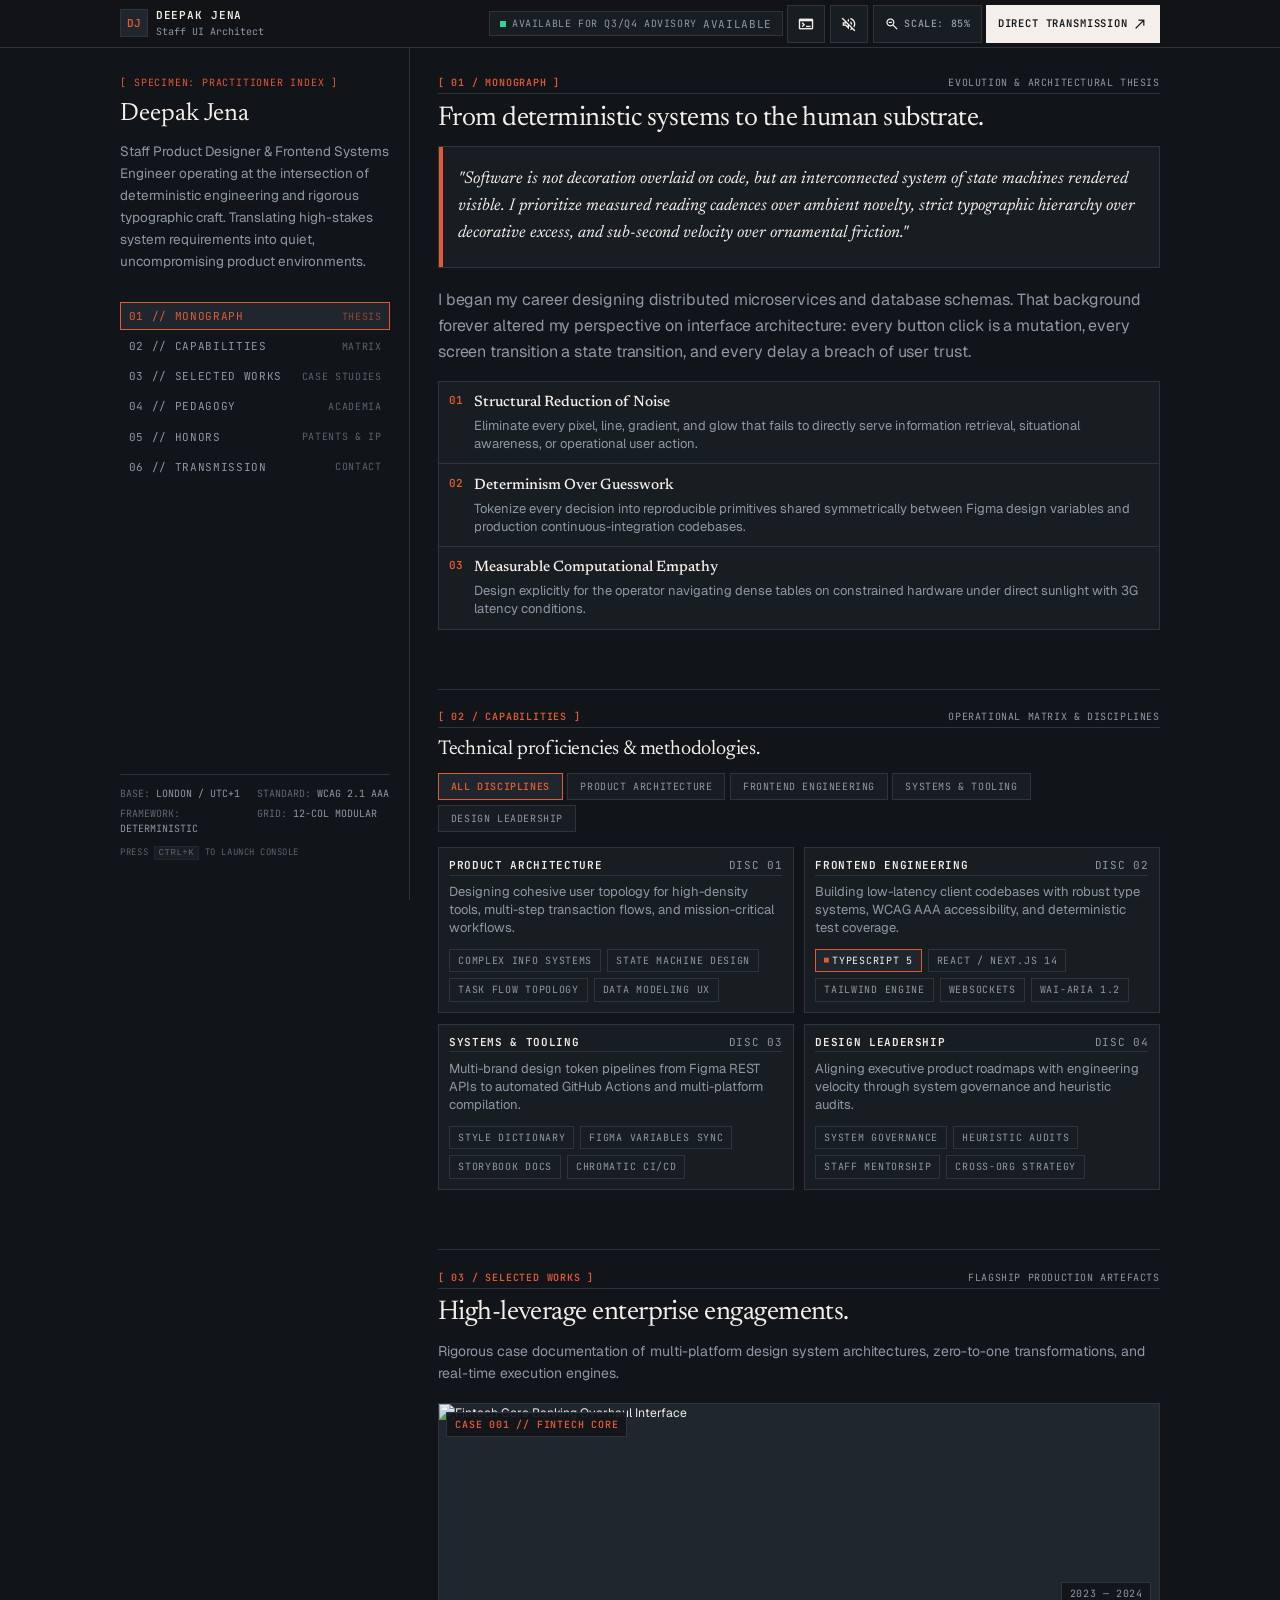
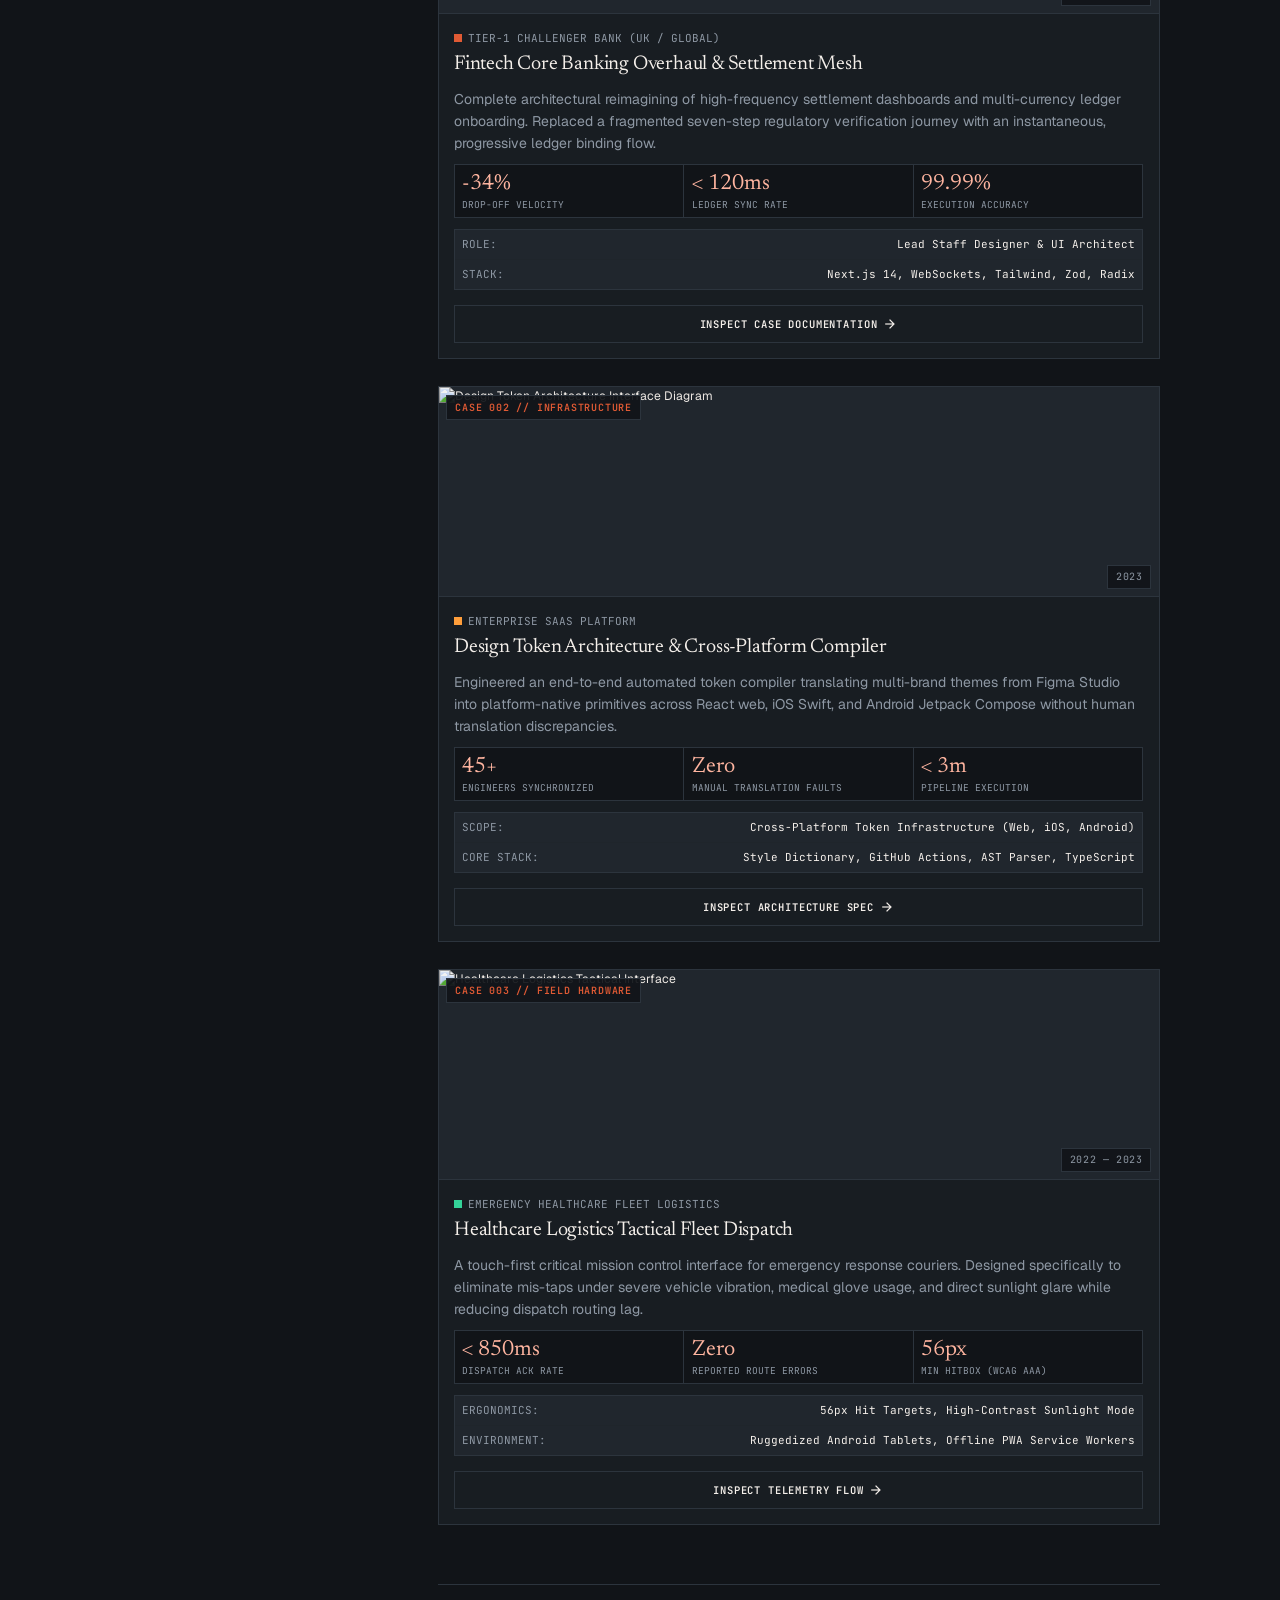
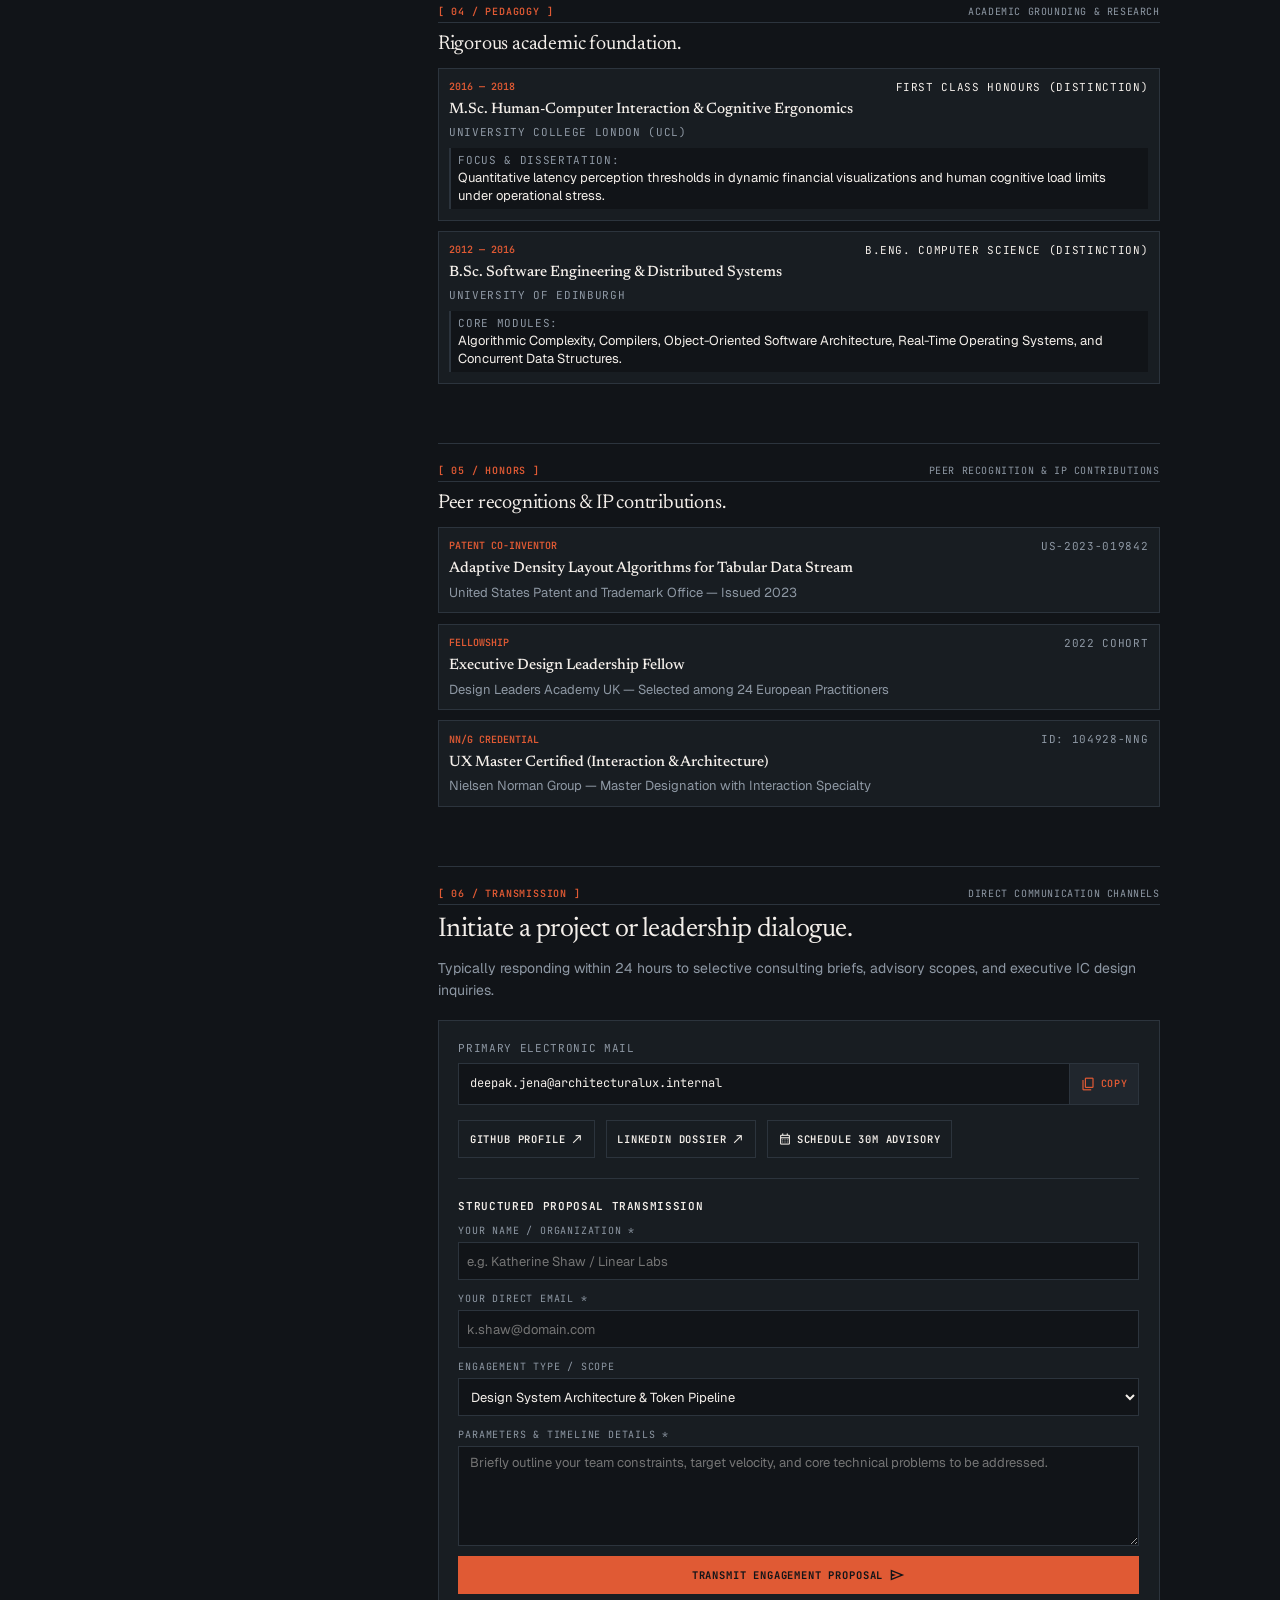
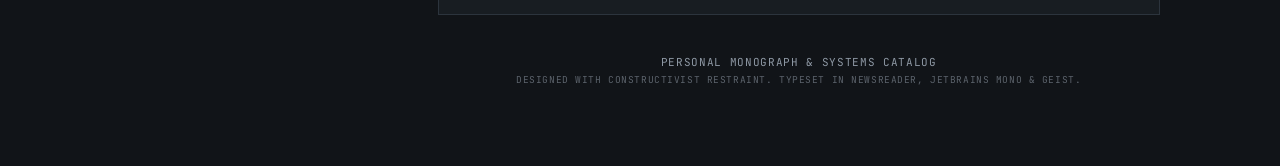
==== stitch_personal_portfolio_website_interface/code.html @ 505ca35e "Initial commit: Personal portfolio and systems engineering website" ====
<!DOCTYPE html>
<html lang="en">
<head>
  <meta charset="UTF-8">
  <meta name="viewport" content="width=device-width, initial-scale=1.0, maximum-scale=5.0">
  <title>Deepak Jena — Staff UI Architect & Systems Engineer</title>
  <meta name="description" content="Senior Product Designer and Frontend Systems Engineer crafting deterministic digital interfaces, design token infrastructure, and mission-critical enterprise systems.">
  <meta name="theme-color" content="#111418">
  
  <!-- Open Graph / Meta -->
  <meta property="og:type" content="website">
  <meta property="og:title" content="Deepak Jena — Staff UI Architect & Systems Engineer">
  <meta property="og:description" content="Architectural portfolio and engineering monographs. High-contrast typography, strict layout discipline, sub-120ms velocity.">
  
  <link rel="stylesheet" href="../styles.css">
  <link rel="stylesheet" href="styles.css">
</head>
<body>

  <!-- ========================================================================
       TOP UTILITY HEADER
       ======================================================================== -->
  <header class="site-header" id="topHeader">
    <div class="header-container">
      <div class="brand-mark">
        <div class="brand-monogram">DJ</div>
        <div class="brand-title">
          <span class="title-primary">Deepak Jena</span>
          <span class="title-secondary">Staff UI Architect</span>
        </div>
      </div>

      <div class="header-actions">
        <!-- Live Status Beacon -->
        <div class="status-beacon">
          <span class="status-dot"></span>
          <span class="btn-text-hide">Available for Q3/Q4 Advisory</span>
          <span class="mono-spec min-[640px]:hidden">Available</span>
        </div>

        <!-- Command Palette Trigger -->
        <button class="btn btn-secondary btn-icon-only" id="cmdToggleBtn" title="Open Command Palette (Ctrl+K)" aria-label="Open Command Palette">
          <span class="material-symbols-outlined" style="font-size: 18px;">terminal</span>
        </button>

        <!-- Tactile Audio Toggle -->
        <button class="btn btn-secondary btn-icon-only" id="soundToggleBtn" title="Toggle Tactile Mechanical Sound" aria-label="Toggle Sound Feedback">
          <span class="material-symbols-outlined" style="font-size: 18px;">volume_off</span>
        </button>

        <!-- Scale / Density Toggle -->
        <button class="btn btn-secondary" id="densityToggleBtn" title="Toggle Page Scale: Standard (100%), Compact (85%), Dense (75%)" aria-label="Toggle Page Scale">
          <span class="material-symbols-outlined" style="font-size: 16px;">zoom_out</span>
          <span id="densityLabel" class="mono-spec" style="font-size: 10px;">Scale: 85%</span>
        </button>

        <!-- Direct Contact Button -->
        <a href="#contact" class="btn btn-primary btn-text-hide">
          <span>Direct Transmission</span>
          <span class="material-symbols-outlined" style="font-size: 16px;">north_east</span>
        </a>
      </div>
    </div>
  </header>

  <!-- ========================================================================
       MAIN APPLICATION LAYOUT (12-Column Grid Split)
       ======================================================================== -->
  <div class="site-layout">

    <!-- ----------------------------------------------------------------------
         LEFT STICKY BIOGRAPHICAL & NAVIGATION RAIL (4 Columns)
         ---------------------------------------------------------------------- -->
    <aside class="sidebar-rail">
      <div class="identity-block">
        <span class="role-badge">[ Specimen: Practitioner Index ]</span>
        <h1 class="practitioner-name">Deepak Jena</h1>
        <p class="practitioner-bio">
          Staff Product Designer &amp; Frontend Systems Engineer operating at the intersection of deterministic engineering and rigorous typographic craft. Translating high-stakes system requirements into quiet, uncompromising product environments.
        </p>

        <!-- Navigation Ledger -->
        <nav class="index-nav" aria-label="Primary Site Navigation">
          <a href="#monograph" class="nav-item active">
            <span>01 // Monograph</span>
            <span class="nav-num">Thesis</span>
          </a>
          <a href="#skills" class="nav-item">
            <span>02 // Capabilities</span>
            <span class="nav-num">Matrix</span>
          </a>
          <a href="#projects" class="nav-item">
            <span>03 // Selected Works</span>
            <span class="nav-num">Case Studies</span>
          </a>
          <a href="#education" class="nav-item">
            <span>04 // Pedagogy</span>
            <span class="nav-num">Academia</span>
          </a>
          <a href="#achievements" class="nav-item">
            <span>05 // Honors</span>
            <span class="nav-num">Patents &amp; IP</span>
          </a>
          <a href="#contact" class="nav-item">
            <span>06 // Transmission</span>
            <span class="nav-num">Contact</span>
          </a>
        </nav>
      </div>

      <!-- System Coordinates & Telemetry -->
      <div class="sidebar-footer">
        <div class="system-telemetry">
          <div class="telemetry-row">
            <span>Base:</span> <span>London / UTC+1</span>
          </div>
          <div class="telemetry-row">
            <span>Standard:</span> <span>WCAG 2.1 AAA</span>
          </div>
          <div class="telemetry-row">
            <span>Framework:</span> <span>Deterministic</span>
          </div>
          <div class="telemetry-row">
            <span>Grid:</span> <span>12-Col Modular</span>
          </div>
        </div>
        <div class="mono-spec" style="font-size: 9px; opacity: 0.6; margin-top: 4px;">
          Press <kbd style="background: #20262d; padding: 1px 4px; border: 1px solid #2c343d;">Ctrl+K</kbd> to launch console
        </div>
      </div>
    </aside>

    <!-- ----------------------------------------------------------------------
         RIGHT CONTENT STREAM (8 Columns)
         ---------------------------------------------------------------------- -->
    <main class="content-stream">

      <!-- SECTION 01: MONOGRAPH & THESIS -->
      <section class="content-section" id="monograph">
        <div class="section-ledger-header">
          <span class="index-marker">[ 01 / Monograph ]</span>
          <span class="taxonomy-marker">Evolution &amp; Architectural Thesis</span>
        </div>

        <h2 class="headline-xl section-headline">From deterministic systems to the human substrate.</h2>

        <div class="hero-statement">
          <p>
            "Software is not decoration overlaid on code, but an interconnected system of state machines rendered visible. I prioritize measured reading cadences over ambient novelty, strict typographic hierarchy over decorative excess, and sub-second velocity over ornamental friction."
          </p>
        </div>

        <div class="body-lg" style="margin-bottom: var(--space-md);">
          I began my career designing distributed microservices and database schemas. That background forever altered my perspective on interface architecture: every button click is a mutation, every screen transition a state transition, and every delay a breach of user trust.
        </div>

        <!-- Tripartite Architectural Principles -->
        <div class="principles-matrix">
          <div class="principle-cell">
            <span class="principle-index">01</span>
            <div>
              <h3 class="headline-sm text-ivory" style="margin-bottom: 4px;">Structural Reduction of Noise</h3>
              <p class="body-sm">
                Eliminate every pixel, line, gradient, and glow that fails to directly serve information retrieval, situational awareness, or operational user action.
              </p>
            </div>
          </div>
          <div class="principle-cell">
            <span class="principle-index">02</span>
            <div>
              <h3 class="headline-sm text-ivory" style="margin-bottom: 4px;">Determinism Over Guesswork</h3>
              <p class="body-sm">
                Tokenize every decision into reproducible primitives shared symmetrically between Figma design variables and production continuous-integration codebases.
              </p>
            </div>
          </div>
          <div class="principle-cell">
            <span class="principle-index">03</span>
            <div>
              <h3 class="headline-sm text-ivory" style="margin-bottom: 4px;">Measurable Computational Empathy</h3>
              <p class="body-sm">
                Design explicitly for the operator navigating dense tables on constrained hardware under direct sunlight with 3G latency conditions.
              </p>
            </div>
          </div>
        </div>
      </section>

      <hr class="hairline-separator">

      <!-- SECTION 02: CAPABILITIES MATRIX -->
      <section class="content-section" id="skills">
        <div class="section-ledger-header">
          <span class="index-marker">[ 02 / Capabilities ]</span>
          <span class="taxonomy-marker">Operational Matrix &amp; Disciplines</span>
        </div>

        <h2 class="headline-lg section-headline">Technical proficiencies &amp; methodologies.</h2>

        <!-- Interactive Discipline Filter -->
        <div class="filter-bar" role="toolbar" aria-label="Filter Capabilities">
          <button class="filter-btn active" data-filter="all">All Disciplines</button>
          <button class="filter-btn" data-filter="arch">Product Architecture</button>
          <button class="filter-btn" data-filter="frontend">Frontend Engineering</button>
          <button class="filter-btn" data-filter="systems">Systems &amp; Tooling</button>
          <button class="filter-btn" data-filter="leadership">Design Leadership</button>
        </div>

        <!-- Capability Cards Grid -->
        <div class="capabilities-grid">
          <!-- Card 1 -->
          <div class="capability-card" data-discipline="arch">
            <div>
              <div class="capability-header">
                <span class="mono-spec text-ivory" style="font-weight: 600;">Product Architecture</span>
                <span class="mono-spec">DISC 01</span>
              </div>
              <p class="body-sm" style="margin-bottom: var(--space-sm);">
                Designing cohesive user topology for high-density tools, multi-step transaction flows, and mission-critical workflows.
              </p>
            </div>
            <div class="capability-chips">
              <span class="mono-tag">Complex Info Systems</span>
              <span class="mono-tag">State Machine Design</span>
              <span class="mono-tag">Task Flow Topology</span>
              <span class="mono-tag">Data Modeling UX</span>
            </div>
          </div>

          <!-- Card 2 -->
          <div class="capability-card" data-discipline="frontend">
            <div>
              <div class="capability-header">
                <span class="mono-spec text-ivory" style="font-weight: 600;">Frontend Engineering</span>
                <span class="mono-spec">DISC 02</span>
              </div>
              <p class="body-sm" style="margin-bottom: var(--space-sm);">
                Building low-latency client codebases with robust type systems, WCAG AAA accessibility, and deterministic test coverage.
              </p>
            </div>
            <div class="capability-chips">
              <span class="mono-tag active">TypeScript 5</span>
              <span class="mono-tag">React / Next.js 14</span>
              <span class="mono-tag">Tailwind Engine</span>
              <span class="mono-tag">WebSockets</span>
              <span class="mono-tag">WAI-ARIA 1.2</span>
            </div>
          </div>

          <!-- Card 3 -->
          <div class="capability-card" data-discipline="systems">
            <div>
              <div class="capability-header">
                <span class="mono-spec text-ivory" style="font-weight: 600;">Systems &amp; Tooling</span>
                <span class="mono-spec">DISC 03</span>
              </div>
              <p class="body-sm" style="margin-bottom: var(--space-sm);">
                Multi-brand design token pipelines from Figma REST APIs to automated GitHub Actions and multi-platform compilation.
              </p>
            </div>
            <div class="capability-chips">
              <span class="mono-tag">Style Dictionary</span>
              <span class="mono-tag">Figma Variables Sync</span>
              <span class="mono-tag">Storybook Docs</span>
              <span class="mono-tag">Chromatic CI/CD</span>
            </div>
          </div>

          <!-- Card 4 -->
          <div class="capability-card" data-discipline="leadership">
            <div>
              <div class="capability-header">
                <span class="mono-spec text-ivory" style="font-weight: 600;">Design Leadership</span>
                <span class="mono-spec">DISC 04</span>
              </div>
              <p class="body-sm" style="margin-bottom: var(--space-sm);">
                Aligning executive product roadmaps with engineering velocity through system governance and heuristic audits.
              </p>
            </div>
            <div class="capability-chips">
              <span class="mono-tag">System Governance</span>
              <span class="mono-tag">Heuristic Audits</span>
              <span class="mono-tag">Staff Mentorship</span>
              <span class="mono-tag">Cross-Org Strategy</span>
            </div>
          </div>
        </div>
      </section>

      <hr class="hairline-separator">

      <!-- SECTION 03: SELECTED WORKS / CASE STUDIES -->
      <section class="content-section" id="projects">
        <div class="section-ledger-header">
          <span class="index-marker">[ 03 / Selected Works ]</span>
          <span class="taxonomy-marker">Flagship Production Artefacts</span>
        </div>

        <h2 class="headline-xl section-headline">High-leverage enterprise engagements.</h2>
        <p class="body-md" style="margin-bottom: var(--space-xl);">
          Rigorous case documentation of multi-platform design system architectures, zero-to-one transformations, and real-time execution engines.
        </p>

        <div class="projects-container">

          <!-- PROJECT 1: FINTECH CORE -->
          <article class="project-card">
            <div class="project-visual-viewport">
              <img src="https://lh3.googleusercontent.com/aida-public/[base64]" alt="Fintech Core Banking Overhaul Interface" loading="lazy">
              <div class="badge-overlay-top-left">CASE 001 // FINTECH CORE</div>
              <div class="badge-overlay-bottom-right mono-spec">2023 — 2024</div>
            </div>

            <div class="project-content">
              <div class="project-title-row">
                <div class="project-org">
                  <span class="project-org-square"></span>
                  <span>Tier-1 Challenger Bank (UK / Global)</span>
                </div>
                <h3 class="headline-lg text-ivory">Fintech Core Banking Overhaul &amp; Settlement Mesh</h3>
              </div>

              <p class="body-md">
                Complete architectural reimagining of high-frequency settlement dashboards and multi-currency ledger onboarding. Replaced a fragmented seven-step regulatory verification journey with an instantaneous, progressive ledger binding flow.
              </p>

              <!-- Metrics Specimen Strip -->
              <div class="metrics-strip">
                <div class="metric-item">
                  <span class="metric-val">-34%</span>
                  <span class="metric-label">Drop-off Velocity</span>
                </div>
                <div class="metric-item">
                  <span class="metric-val">&lt; 120ms</span>
                  <span class="metric-label">Ledger Sync Rate</span>
                </div>
                <div class="metric-item">
                  <span class="metric-val">99.99%</span>
                  <span class="metric-label">Execution Accuracy</span>
                </div>
              </div>

              <!-- Metadata Spec Ledger -->
              <div class="spec-ledger-table">
                <div class="spec-ledger-row">
                  <span>Role:</span>
                  <span>Lead Staff Designer &amp; UI Architect</span>
                </div>
                <div class="spec-ledger-row">
                  <span>Stack:</span>
                  <span>Next.js 14, WebSockets, Tailwind, Zod, Radix</span>
                </div>
              </div>

              <div class="project-action-bar">
                <button class="btn btn-secondary" data-inspect-case="case-001" style="flex: 1;">
                  <span>Inspect Case Documentation</span>
                  <span class="material-symbols-outlined" style="font-size: 16px;">arrow_forward</span>
                </button>
              </div>
            </div>
          </article>

          <!-- PROJECT 2: DESIGN TOKEN ARCHITECTURE -->
          <article class="project-card">
            <div class="project-visual-viewport">
              <img src="https://lh3.googleusercontent.com/aida-public/[base64]" alt="Design Token Architecture Interface Diagram" loading="lazy">
              <div class="badge-overlay-top-left">CASE 002 // INFRASTRUCTURE</div>
              <div class="badge-overlay-bottom-right mono-spec">2023</div>
            </div>

            <div class="project-content">
              <div class="project-title-row">
                <div class="project-org">
                  <span class="project-org-square" style="background-color: var(--color-amber);"></span>
                  <span>Enterprise SaaS Platform</span>
                </div>
                <h3 class="headline-lg text-ivory">Design Token Architecture &amp; Cross-Platform Compiler</h3>
              </div>

              <p class="body-md">
                Engineered an end-to-end automated token compiler translating multi-brand themes from Figma Studio into platform-native primitives across React web, iOS Swift, and Android Jetpack Compose without human translation discrepancies.
              </p>

              <!-- Metrics Specimen Strip -->
              <div class="metrics-strip">
                <div class="metric-item">
                  <span class="metric-val">45+</span>
                  <span class="metric-label">Engineers Synchronized</span>
                </div>
                <div class="metric-item">
                  <span class="metric-val">Zero</span>
                  <span class="metric-label">Manual Translation Faults</span>
                </div>
                <div class="metric-item">
                  <span class="metric-val">&lt; 3m</span>
                  <span class="metric-label">Pipeline Execution</span>
                </div>
              </div>

              <!-- Metadata Spec Ledger -->
              <div class="spec-ledger-table">
                <div class="spec-ledger-row">
                  <span>Scope:</span>
                  <span>Cross-Platform Token Infrastructure (Web, iOS, Android)</span>
                </div>
                <div class="spec-ledger-row">
                  <span>Core Stack:</span>
                  <span>Style Dictionary, GitHub Actions, AST Parser, TypeScript</span>
                </div>
              </div>

              <div class="project-action-bar">
                <button class="btn btn-secondary" data-inspect-case="case-002" style="flex: 1;">
                  <span>Inspect Architecture Spec</span>
                  <span class="material-symbols-outlined" style="font-size: 16px;">arrow_forward</span>
                </button>
              </div>
            </div>
          </article>

          <!-- PROJECT 3: HEALTHCARE LOGISTICS FLEET DISPATCH -->
          <article class="project-card">
            <div class="project-visual-viewport">
              <img src="https://lh3.googleusercontent.com/aida-public/[base64]" alt="Healthcare Logistics Tactical Interface" loading="lazy">
              <div class="badge-overlay-top-left">CASE 003 // FIELD HARDWARE</div>
              <div class="badge-overlay-bottom-right mono-spec">2022 — 2023</div>
            </div>

            <div class="project-content">
              <div class="project-title-row">
                <div class="project-org">
                  <span class="project-org-square" style="background-color: var(--color-emerald);"></span>
                  <span>Emergency Healthcare Fleet Logistics</span>
                </div>
                <h3 class="headline-lg text-ivory">Healthcare Logistics Tactical Fleet Dispatch</h3>
              </div>

              <p class="body-md">
                A touch-first critical mission control interface for emergency response couriers. Designed specifically to eliminate mis-taps under severe vehicle vibration, medical glove usage, and direct sunlight glare while reducing dispatch routing lag.
              </p>

              <!-- Metrics Specimen Strip -->
              <div class="metrics-strip">
                <div class="metric-item">
                  <span class="metric-val">&lt; 850ms</span>
                  <span class="metric-label">Dispatch Ack Rate</span>
                </div>
                <div class="metric-item">
                  <span class="metric-val">Zero</span>
                  <span class="metric-label">Reported Route Errors</span>
                </div>
                <div class="metric-item">
                  <span class="metric-val">56px</span>
                  <span class="metric-label">Min Hitbox (WCAG AAA)</span>
                </div>
              </div>

              <!-- Metadata Spec Ledger -->
              <div class="spec-ledger-table">
                <div class="spec-ledger-row">
                  <span>Ergonomics:</span>
                  <span>56px Hit Targets, High-Contrast Sunlight Mode</span>
                </div>
                <div class="spec-ledger-row">
                  <span>Environment:</span>
                  <span>Ruggedized Android Tablets, Offline PWA Service Workers</span>
                </div>
              </div>

              <div class="project-action-bar">
                <button class="btn btn-secondary" data-inspect-case="case-003" style="flex: 1;">
                  <span>Inspect Telemetry Flow</span>
                  <span class="material-symbols-outlined" style="font-size: 16px;">arrow_forward</span>
                </button>
              </div>
            </div>
          </article>

        </div>
      </section>

      <hr class="hairline-separator">

      <!-- SECTION 04: ACADEMIC FOUNDATION & PEDAGOGY -->
      <section class="content-section" id="education">
        <div class="section-ledger-header">
          <span class="index-marker">[ 04 / Pedagogy ]</span>
          <span class="taxonomy-marker">Academic Grounding &amp; Research</span>
        </div>

        <h2 class="headline-lg section-headline">Rigorous academic foundation.</h2>

        <div class="timeline-stack">
          <!-- Degree 1 -->
          <div class="timeline-card">
            <div class="card-topline">
              <span class="year-badge">2016 — 2018</span>
              <span class="mono-spec text-ivory">First Class Honours (Distinction)</span>
            </div>
            <h3 class="headline-sm text-ivory">M.Sc. Human-Computer Interaction &amp; Cognitive Ergonomics</h3>
            <span class="mono-spec">University College London (UCL)</span>
            <div class="dissertation-box">
              <span class="mono-spec" style="display: block; margin-bottom: 2px;">Focus &amp; Dissertation:</span>
              <p class="body-sm text-ivory">
                Quantitative latency perception thresholds in dynamic financial visualizations and human cognitive load limits under operational stress.
              </p>
            </div>
          </div>

          <!-- Degree 2 -->
          <div class="timeline-card">
            <div class="card-topline">
              <span class="year-badge">2012 — 2016</span>
              <span class="mono-spec text-ivory">B.Eng. Computer Science (Distinction)</span>
            </div>
            <h3 class="headline-sm text-ivory">B.Sc. Software Engineering &amp; Distributed Systems</h3>
            <span class="mono-spec">University of Edinburgh</span>
            <div class="dissertation-box">
              <span class="mono-spec" style="display: block; margin-bottom: 2px;">Core Modules:</span>
              <p class="body-sm text-ivory">
                Algorithmic Complexity, Compilers, Object-Oriented Software Architecture, Real-Time Operating Systems, and Concurrent Data Structures.
              </p>
            </div>
          </div>
        </div>
      </section>

      <hr class="hairline-separator">

      <!-- SECTION 05: HONORS & VERIFIED IP -->
      <section class="content-section" id="achievements">
        <div class="section-ledger-header">
          <span class="index-marker">[ 05 / Honors ]</span>
          <span class="taxonomy-marker">Peer Recognition &amp; IP Contributions</span>
        </div>

        <h2 class="headline-lg section-headline">Peer recognitions &amp; IP contributions.</h2>

        <div class="timeline-stack">
          <!-- Item 1: Patent -->
          <div class="timeline-card">
            <div class="card-topline">
              <span class="year-badge">PATENT CO-INVENTOR</span>
              <span class="mono-spec">US-2023-019842</span>
            </div>
            <h3 class="headline-sm text-ivory">Adaptive Density Layout Algorithms for Tabular Data Stream</h3>
            <span class="body-sm">United States Patent and Trademark Office — Issued 2023</span>
          </div>

          <!-- Item 2: Fellowship -->
          <div class="timeline-card">
            <div class="card-topline">
              <span class="year-badge">FELLOWSHIP</span>
              <span class="mono-spec">2022 COHORT</span>
            </div>
            <h3 class="headline-sm text-ivory">Executive Design Leadership Fellow</h3>
            <span class="body-sm">Design Leaders Academy UK — Selected among 24 European Practitioners</span>
          </div>

          <!-- Item 3: NN/g Credential -->
          <div class="timeline-card">
            <div class="card-topline">
              <span class="year-badge">NN/G CREDENTIAL</span>
              <span class="mono-spec">ID: 104928-NNG</span>
            </div>
            <h3 class="headline-sm text-ivory">UX Master Certified (Interaction &amp; Architecture)</h3>
            <span class="body-sm">Nielsen Norman Group — Master Designation with Interaction Specialty</span>
          </div>
        </div>
      </section>

      <hr class="hairline-separator">

      <!-- SECTION 06: TRANSMISSION TERMINAL (CONTACT) -->
      <section class="content-section" id="contact">
        <div class="section-ledger-header">
          <span class="index-marker">[ 06 / Transmission ]</span>
          <span class="taxonomy-marker">Direct Communication Channels</span>
        </div>

        <h2 class="headline-xl section-headline">Initiate a project or leadership dialogue.</h2>
        <p class="body-md" style="margin-bottom: var(--space-xl);">
          Typically responding within 24 hours to selective consulting briefs, advisory scopes, and executive IC design inquiries.
        </p>

        <div class="contact-module">
          <div>
            <span class="mono-spec" style="display: block; margin-bottom: 8px;">Primary Electronic Mail</span>
            <div class="email-copy-bar">
              <div class="email-display" id="emailText">deepak.jena@architecturalux.internal</div>
              <button class="copy-btn" id="copyBtn" type="button" aria-label="Copy Email to Clipboard">
                <span class="material-symbols-outlined" style="font-size: 16px;">content_copy</span>
                <span id="copyLabel">Copy</span>
              </button>
            </div>
          </div>

          <!-- Direct Channels Links -->
          <div style="display: flex; flex-wrap: wrap; gap: var(--space-md);">
            <a href="https://github.com" target="_blank" rel="noopener noreferrer" class="btn btn-secondary">
              <span>GitHub Profile</span>
              <span class="material-symbols-outlined" style="font-size: 14px;">north_east</span>
            </a>
            <a href="https://linkedin.com" target="_blank" rel="noopener noreferrer" class="btn btn-secondary">
              <span>LinkedIn Dossier</span>
              <span class="material-symbols-outlined" style="font-size: 14px;">north_east</span>
            </a>
            <a href="#contact" class="btn btn-secondary">
              <span class="material-symbols-outlined" style="font-size: 14px;">calendar_month</span>
              <span>Schedule 30m Advisory</span>
            </a>
          </div>

          <div style="height: 1px; background: var(--color-border); margin: var(--space-xs) 0;"></div>

          <!-- Structured Brief Transmission Form -->
          <form class="brief-form" id="contactForm">
            <span class="mono-spec text-ivory" style="font-weight: 600;">Structured Proposal Transmission</span>

            <div class="form-group">
              <label class="form-label" for="clientName">Your Name / Organization *</label>
              <input type="text" id="clientName" class="form-input" placeholder="e.g. Katherine Shaw / Linear Labs" required>
            </div>

            <div class="form-group">
              <label class="form-label" for="clientEmail">Your Direct Email *</label>
              <input type="email" id="clientEmail" class="form-input" placeholder="k.shaw@domain.com" required>
            </div>

            <div class="form-group">
              <label class="form-label" for="projectScope">Engagement Type / Scope</label>
              <select id="projectScope" class="form-select">
                <option value="ds">Design System Architecture &amp; Token Pipeline</option>
                <option value="banking">Complex Web Application / Financial Core</option>
                <option value="advisory">Fractional Design Leadership / Heuristic Audit</option>
                <option value="contract">Full-Cycle Staff UX/Frontend Contract</option>
              </select>
            </div>

            <div class="form-group">
              <label class="form-label" for="projectMessage">Parameters &amp; Timeline Details *</label>
              <textarea id="projectMessage" class="form-textarea" rows="4" placeholder="Briefly outline your team constraints, target velocity, and core technical problems to be addressed." required></textarea>
            </div>

            <button type="submit" class="btn btn-terracotta">
              <span>Transmit Engagement Proposal</span>
              <span class="material-symbols-outlined" style="font-size: 18px;">send</span>
            </button>

            <!-- Status Banner -->
            <div class="form-status-banner" id="formSuccess">
              <span class="material-symbols-outlined" style="color: var(--color-emerald); font-size: 18px;">check_circle</span>
              <span>Transmission recorded. A calibrated response will be dispatched within 24 hours.</span>
            </div>
          </form>
        </div>

        <!-- Colophon Note -->
        <footer style="margin-top: var(--space-3xl); text-align: center; display: flex; flex-direction: column; gap: 4px;">
          <span class="mono-spec">Personal Monograph &amp; Systems Catalog</span>
          <span class="mono-spec" style="font-size: 9.5px; opacity: 0.6;">Designed with constructivist restraint. Typeset in Newsreader, JetBrains Mono &amp; Geist.</span>
        </footer>
      </section>

    </main>
  </div>

  <!-- ========================================================================
       MODAL: CASE STUDY TECHNICAL INSPECTOR DRAWER
       ======================================================================== -->
  <div class="modal-overlay" id="caseModal" role="dialog" aria-modal="true" aria-labelledby="modalCaseTitle">
    <div class="modal-drawer">
      <div class="modal-header">
        <div>
          <span class="mono-spec text-primary-accent" id="modalCaseNumber">CASE 001 // FINTECH CORE</span>
          <h3 class="headline-md text-ivory" id="modalCaseTitle" style="margin-top: 2px;">Case Study Title</h3>
        </div>
        <button class="modal-close-btn" id="modalCloseBtn" aria-label="Close Case Deep-Dive Drawer">
          <span class="material-symbols-outlined" style="font-size: 20px;">close</span>
        </button>
      </div>

      <div class="modal-body">
        <!-- Client & Stack Details -->
        <div class="modal-spec-grid">
          <div>
            <span class="mono-spec">Enterprise Client:</span>
            <div class="body-sm text-ivory" id="modalCaseOrg" style="font-weight: 500;">Client Name</div>
          </div>
          <div>
            <span class="mono-spec">Practitioner Role:</span>
            <div class="body-sm text-ivory" id="modalCaseRole" style="font-weight: 500;">Role Title</div>
          </div>
          <div style="grid-column: 1 / -1;">
            <span class="mono-spec">Production Stack:</span>
            <div class="mono-spec text-ivory" id="modalCaseStack" style="margin-top: 2px;">Tech Stack</div>
          </div>
        </div>

        <!-- Metrics Strip inside modal -->
        <div>
          <span class="mono-spec" style="display: block; margin-bottom: 6px;">Verified Operational Impact:</span>
          <div class="metrics-strip" id="modalCaseMetrics"></div>
        </div>

        <!-- Problem Statement -->
        <div class="deep-dive-section">
          <span class="mono-spec text-primary-accent">[ Problem Formulation ]</span>
          <p class="body-md" id="modalCaseProblem"></p>
        </div>

        <!-- Architectural Solution -->
        <div class="deep-dive-section">
          <span class="mono-spec text-primary-accent">[ Engineering Solution &amp; Governance ]</span>
          <p class="body-md" id="modalCaseSolution"></p>
        </div>

        <!-- Technical Telemetry / Schema Sample -->
        <div class="deep-dive-section">
          <span class="mono-spec text-primary-accent">[ Schema Telemetry &amp; Protocol ]</span>
          <pre class="code-block-spec"><code id="modalCaseCode"></code></pre>
        </div>
      </div>
    </div>
  </div>

  <!-- ========================================================================
       COMMAND PALETTE MODAL (Ctrl+K)
       ======================================================================== -->
  <div class="cmd-palette-overlay" id="cmdPalette" role="dialog" aria-modal="true">
    <div class="cmd-palette-box">
      <div class="cmd-input-row">
        <span class="material-symbols-outlined" style="color: var(--color-primary); font-size: 18px; margin-right: 8px;">search</span>
        <input type="text" class="cmd-input" id="cmdInput" placeholder="Type a section, case study, or action..." autocomplete="off">
        <span class="mono-spec" style="font-size: 9px; opacity: 0.7;">ESC to exit</span>
      </div>
      <div class="cmd-list" id="cmdList"></div>
      <div class="cmd-footer">
        <span>Navigation Console</span>
        <span>Use Arrow Keys or Click</span>
      </div>
    </div>
  </div>

  <!-- ========================================================================
       MOBILE BOTTOM NAVIGATION
       ======================================================================== -->
  <nav class="mobile-bottom-bar" aria-label="Mobile Bottom Navigation">
    <div class="tab-items">
      <a href="#monograph" class="mobile-tab active" data-path="monograph">
        <span class="material-symbols-outlined">fingerprint</span>
        <span>Thesis</span>
      </a>
      <a href="#skills" class="mobile-tab" data-path="skills">
        <span class="material-symbols-outlined">tune</span>
        <span>Matrix</span>
      </a>
      <a href="#projects" class="mobile-tab" data-path="projects">
        <span class="material-symbols-outlined">terminal</span>
        <span>Works</span>
      </a>
      <a href="#education" class="mobile-tab" data-path="education">
        <span class="material-symbols-outlined">school</span>
        <span>Pedagogy</span>
      </a>
      <a href="#contact" class="mobile-tab" data-path="contact">
        <span class="material-symbols-outlined">mail</span>
        <span>Touch</span>
      </a>
    </div>
  </nav>

  <script src="../app.js"></script>
  <script src="app.js"></script>
</body>
</html>
---- styles.css ----
/* ==========================================================================
   EDITORIAL OBSIDIAN DESIGN SYSTEM
   Based on DESIGN.md Architectural Specification
   ========================================================================== */

@import url('https://fonts.googleapis.com/css2?family=Geist:wght@300;400;500;600&family=JetBrains+Mono:wght@400;500;600&family=Newsreader:ital,opsz,wght@0,6..72,400;0,6..72,500;1,6..72,400&display=swap');
@import url('https://fonts.googleapis.com/css2?family=Material+Symbols+Outlined:opsz,wght,FILL,GRAD@20..48,100..700,0..1,-50..200');

:root {
  /* Planar Elevation Tiers */
  --color-canvas: #111418;
  --color-surface-1: #181d22;
  --color-surface-2: #20262d;
  --color-surface-3: #283039;
  
  /* Hairline Borders */
  --color-border: #2c343d;
  --color-border-subtle: #1f252b;
  --color-border-focus: #e05a34;

  /* Typography & Foreground Colors */
  --color-text-primary: #f4efea;      /* Crisp Ivory */
  --color-text-secondary: #8e98a4;    /* Subdued Slate */
  --color-text-muted: #5f6874;
  
  /* Chromatic Signals */
  --color-primary: #e05a34;           /* Saturated Terracotta */
  --color-primary-tint: #ffb5a0;      /* Terracotta highlight */
  --color-primary-bg: rgba(224, 90, 52, 0.12);
  --color-amber: #ff9e3b;             /* Electric Amber */
  --color-amber-bg: rgba(255, 158, 59, 0.12);
  --color-emerald: #34d399;           /* Active status beacon */
  
  /* Typography Families */
  --font-headline: 'Newsreader', Georgia, serif;
  --font-body: 'Geist', -apple-system, BlinkMacSystemFont, sans-serif;
  --font-mono: 'JetBrains Mono', monospace;

  /* Layout Spacing Tokens (Compact & Refined) */
  --space-2xs: 0.2rem;    /* 3px */
  --space-xs: 0.375rem;   /* 6px */
  --space-sm: 0.6rem;     /* 9px */
  --space-md: 0.85rem;    /* 13px */
  --space-lg: 1.25rem;    /* 20px */
  --space-xl: 1.6rem;     /* 26px */
  --space-2xl: 2.25rem;   /* 36px */
  --space-3xl: 3.25rem;   /* 52px */

  --max-width: 1060px;
  --sidebar-width: 290px;
  --header-height: 48px;

  /* Strict Geometry: 0px Border Radius */
  --radius-sharp: 0px;
  --transition-fast: 0.15s ease;
  --transition-normal: 0.22s cubic-bezier(0.16, 1, 0.3, 1);
}

/* ==========================================================================
   RESET & BASE
   ========================================================================== */
*, *::before, *::after {
  box-sizing: border-box;
  margin: 0;
  padding: 0;
  border-radius: var(--radius-sharp) !important;
}

html {
  font-family: var(--font-body);
  font-size: 13.5px;
  line-height: 1.55;
  background-color: var(--color-canvas);
  color: var(--color-text-primary);
  scroll-behavior: smooth;
  -webkit-font-smoothing: antialiased;
  -moz-osx-font-smoothing: grayscale;
  text-rendering: optimizeLegibility;
}

html[data-density="compact"] {
  font-size: 12.2px;
}

html[data-density="dense"] {
  font-size: 11.2px;
}

body {
  background-color: var(--color-canvas);
  color: var(--color-text-primary);
  min-height: 100vh;
  overflow-x: hidden;
  position: relative;
}

::selection {
  background-color: var(--color-primary);
  color: #111418;
}

/* Scrollbar Minimal */
::-webkit-scrollbar {
  width: 6px;
  height: 6px;
}
::-webkit-scrollbar-track {
  background: var(--color-canvas);
}
::-webkit-scrollbar-thumb {
  background: var(--color-border);
}
::-webkit-scrollbar-thumb:hover {
  background: var(--color-primary);
}

/* Links & Typography */
a {
  color: inherit;
  text-decoration: none;
  transition: color var(--transition-fast), border-color var(--transition-fast);
}

button, input, select, textarea {
  font-family: inherit;
  font-size: inherit;
  color: inherit;
  background: transparent;
  border: none;
}

/* ==========================================================================
   UTILITY & TYPOGRAPHIC CLASSES
   ========================================================================== */
.font-serif { font-family: var(--font-headline); }
.font-sans { font-family: var(--font-body); }
.font-mono { font-family: var(--font-mono); }

.mono-spec {
  font-family: var(--font-mono);
  font-size: 11px;
  line-height: 14px;
  letter-spacing: 0.06em;
  text-transform: uppercase;
  color: var(--color-text-secondary);
}

.mono-tag {
  display: inline-flex;
  align-items: center;
  gap: var(--space-2xs);
  padding: 3px 8px;
  background-color: var(--color-surface-1);
  border: 1px solid var(--color-border);
  font-family: var(--font-mono);
  font-size: 10px;
  letter-spacing: 0.07em;
  text-transform: uppercase;
  color: var(--color-text-secondary);
  white-space: nowrap;
  transition: all var(--transition-fast);
}

.mono-tag:hover {
  border-color: var(--color-primary);
  color: var(--color-text-primary);
}

.mono-tag.active {
  background-color: var(--color-surface-2);
  border-color: var(--color-primary);
  color: var(--color-text-primary);
}

.mono-tag.active::before {
  content: "■";
  color: var(--color-primary);
  font-size: 8px;
}

.headline-xl {
  font-family: var(--font-headline);
  font-size: clamp(21px, 2.4vw, 27px);
  line-height: 1.25;
  font-weight: 400;
  letter-spacing: -0.02em;
  color: var(--color-text-primary);
}

.headline-lg {
  font-family: var(--font-headline);
  font-size: 20px;
  line-height: 27px;
  font-weight: 400;
  letter-spacing: -0.01em;
  color: var(--color-text-primary);
}

.headline-md {
  font-family: var(--font-headline);
  font-size: 17px;
  line-height: 23px;
  font-weight: 500;
  letter-spacing: -0.01em;
  color: var(--color-text-primary);
}

.headline-sm {
  font-family: var(--font-headline);
  font-size: 15px;
  line-height: 21px;
  font-weight: 500;
}

.body-lg {
  font-size: 16px;
  line-height: 26px;
  letter-spacing: -0.005em;
  color: var(--color-text-secondary);
}

.body-md {
  font-size: 14px;
  line-height: 22px;
  color: var(--color-text-secondary);
}

.body-sm {
  font-size: 13px;
  line-height: 18px;
  color: var(--color-text-secondary);
}

.text-primary-accent { color: var(--color-primary); }
.text-amber-accent { color: var(--color-amber); }
.text-ivory { color: var(--color-text-primary); }

.hairline-separator {
  width: 100%;
  height: 1px;
  background-color: var(--color-border);
  margin: var(--space-xl) 0;
  border: none;
}

/* ==========================================================================
   BUTTONS & CONTROLS
   ========================================================================== */
.btn {
  display: inline-flex;
  align-items: center;
  justify-content: center;
  gap: var(--space-xs);
  padding: 0 var(--space-md);
  height: 38px;
  font-family: var(--font-mono);
  font-size: 10.5px;
  font-weight: 600;
  letter-spacing: 0.08em;
  text-transform: uppercase;
  cursor: pointer;
  transition: background-color var(--transition-fast), color var(--transition-fast), border-color var(--transition-fast);
  border: 1px solid transparent;
  user-select: none;
}

.btn-primary {
  background-color: var(--color-text-primary);
  color: var(--color-canvas);
}

.btn-primary:hover {
  background-color: var(--color-primary);
  color: #111418;
}

.btn-secondary {
  background-color: var(--color-surface-1);
  border-color: var(--color-border);
  color: var(--color-text-primary);
}

.btn-secondary:hover {
  background-color: var(--color-surface-2);
  border-color: var(--color-text-secondary);
  color: var(--color-primary-tint);
}

.btn-terracotta {
  background-color: var(--color-primary);
  color: #111418;
  font-weight: 700;
}

.btn-terracotta:hover {
  background-color: var(--color-primary-tint);
  color: #111418;
}

.btn-icon-only {
  width: 38px;
  height: 38px;
  padding: 0;
}

/* ==========================================================================
   HEADER / UTILITY BAR
   ========================================================================== */
.site-header {
  position: sticky;
  top: 0;
  width: 100%;
  height: var(--header-height);
  background-color: rgba(17, 20, 24, 0.94);
  backdrop-filter: blur(12px);
  border-bottom: 1px solid var(--color-border);
  z-index: 100;
  display: flex;
  align-items: center;
}

.header-container {
  width: 100%;
  max-width: var(--max-width);
  margin: 0 auto;
  padding: 0 var(--space-md);
  display: flex;
  align-items: center;
  justify-content: space-between;
}

.brand-mark {
  display: flex;
  align-items: center;
  gap: var(--space-sm);
}

.brand-monogram {
  width: 28px;
  height: 28px;
  background-color: var(--color-surface-2);
  border: 1px solid var(--color-border);
  color: var(--color-primary);
  font-family: var(--font-mono);
  font-size: 11px;
  font-weight: 600;
  display: flex;
  align-items: center;
  justify-content: center;
  letter-spacing: 0.05em;
}

.brand-title {
  display: flex;
  flex-direction: column;
}

.brand-title .title-primary {
  font-family: var(--font-mono);
  font-size: 11px;
  font-weight: 600;
  letter-spacing: 0.08em;
  text-transform: uppercase;
  color: var(--color-text-primary);
}

.brand-title .title-secondary {
  font-family: var(--font-mono);
  font-size: 10px;
  color: var(--color-text-secondary);
}

.header-actions {
  display: flex;
  align-items: center;
  gap: var(--space-xs);
}

.status-beacon {
  display: inline-flex;
  align-items: center;
  gap: 6px;
  padding: 4px 10px;
  background-color: var(--color-surface-1);
  border: 1px solid var(--color-border);
  font-family: var(--font-mono);
  font-size: 10px;
  letter-spacing: 0.06em;
  text-transform: uppercase;
  color: var(--color-text-secondary);
}

.status-dot {
  width: 6px;
  height: 6px;
  background-color: var(--color-emerald);
  display: inline-block;
  animation: pulseBeacon 2s infinite ease-in-out;
}

@keyframes pulseBeacon {
  0% { opacity: 0.4; transform: scale(0.9); }
  50% { opacity: 1; transform: scale(1.1); }
  100% { opacity: 0.4; transform: scale(0.9); }
}

/* ==========================================================================
   PRIMARY LAYOUT ARCHITECTURE (12-Column Desktop Grid)
   ========================================================================== */
.site-layout {
  width: 100%;
  max-width: var(--max-width);
  margin: 0 auto;
  padding: 0 var(--space-md);
  display: grid;
  grid-template-columns: var(--sidebar-width) 1fr;
  gap: var(--space-2xl);
  min-height: calc(100vh - var(--header-height));
  position: relative;
}

/* ==========================================================================
   SIDEBAR LEDGER (Left Rail)
   ========================================================================== */
.sidebar-rail {
  padding-top: var(--space-2xl);
  padding-bottom: var(--space-3xl);
  position: sticky;
  top: var(--header-height);
  height: calc(100vh - var(--header-height));
  overflow-y: auto;
  display: flex;
  flex-direction: column;
  justify-content: space-between;
  border-right: 1px solid var(--color-border);
  padding-right: var(--space-xl);
}

.sidebar-rail::-webkit-scrollbar {
  display: none;
}

.identity-block {
  display: flex;
  flex-direction: column;
  gap: var(--space-md);
}

.role-badge {
  font-family: var(--font-mono);
  font-size: 10px;
  letter-spacing: 0.08em;
  color: var(--color-primary);
  text-transform: uppercase;
}

.practitioner-name {
  font-family: var(--font-headline);
  font-size: 25px;
  line-height: 1.15;
  font-weight: 400;
  color: var(--color-text-primary);
}

.practitioner-bio {
  font-family: var(--font-body);
  font-size: 13.5px;
  line-height: 22px;
  color: var(--color-text-secondary);
}

/* Sidebar Nav Links (Index Register) */
.index-nav {
  margin-top: var(--space-xl);
  display: flex;
  flex-direction: column;
  gap: 2px;
}

.nav-item {
  display: flex;
  align-items: center;
  justify-content: space-between;
  padding: var(--space-xs) var(--space-sm);
  background-color: transparent;
  border: 1px solid transparent;
  font-family: var(--font-mono);
  font-size: 11px;
  text-transform: uppercase;
  letter-spacing: 0.06em;
  color: var(--color-text-secondary);
  transition: all var(--transition-fast);
}

.nav-item:hover {
  background-color: var(--color-surface-1);
  color: var(--color-text-primary);
  border-color: var(--color-border);
}

.nav-item.active {
  background-color: var(--color-surface-2);
  color: var(--color-primary);
  border-color: var(--color-primary);
}

.nav-item .nav-num {
  font-size: 10px;
  opacity: 0.6;
}

/* Sidebar Footer Coordinates */
.sidebar-footer {
  margin-top: var(--space-xl);
  padding-top: var(--space-md);
  border-top: 1px solid var(--color-border);
  display: flex;
  flex-direction: column;
  gap: var(--space-xs);
}

.system-telemetry {
  display: grid;
  grid-template-columns: 1fr 1fr;
  gap: var(--space-xs);
  font-family: var(--font-mono);
  font-size: 10px;
  color: var(--color-text-muted);
  text-transform: uppercase;
}

.telemetry-row span:last-child {
  color: var(--color-text-secondary);
}

/* ==========================================================================
   CONTENT STREAM (Right Pane)
   ========================================================================== */
.content-stream {
  padding-top: var(--space-2xl);
  padding-bottom: var(--space-3xl);
  display: flex;
  flex-direction: column;
  min-width: 0; /* prevent grid blowouts */
}

.content-section {
  padding-bottom: var(--space-3xl);
  scroll-margin-top: calc(var(--header-height) + 20px);
}

.section-ledger-header {
  display: flex;
  align-items: baseline;
  justify-content: space-between;
  margin-bottom: var(--space-sm);
  border-bottom: 1px solid var(--color-border);
  padding-bottom: var(--space-2xs);
}

.section-ledger-header .index-marker {
  font-family: var(--font-mono);
  font-size: 10px;
  font-weight: 600;
  letter-spacing: 0.08em;
  color: var(--color-primary);
  text-transform: uppercase;
}

.section-ledger-header .taxonomy-marker {
  font-family: var(--font-mono);
  font-size: 10px;
  letter-spacing: 0.06em;
  color: var(--color-text-secondary);
  text-transform: uppercase;
}

/* Section Title & Intro */
.section-headline {
  margin-top: var(--space-xs);
  margin-bottom: var(--space-md);
}

/* ==========================================================================
   HERO / MONOGRAPH SECTION
   ========================================================================== */
.hero-statement {
  background-color: var(--color-surface-1);
  border: 1px solid var(--color-border);
  padding: var(--space-xl);
  margin-bottom: var(--space-xl);
  position: relative;
}

.hero-statement::before {
  content: "";
  position: absolute;
  top: 0;
  left: 0;
  width: 4px;
  height: 100%;
  background-color: var(--color-primary);
}

.hero-statement p {
  font-family: var(--font-headline);
  font-size: 17px;
  line-height: 27px;
  color: var(--color-text-primary);
  font-style: italic;
}

/* Principles Matrix */
.principles-matrix {
  display: grid;
  grid-template-columns: 1fr;
  gap: 1px;
  background-color: var(--color-border);
  border: 1px solid var(--color-border);
  margin-top: var(--space-lg);
}

.principle-cell {
  background-color: var(--color-surface-1);
  padding: var(--space-md);
  display: flex;
  gap: var(--space-md);
  align-items: flex-start;
  transition: background-color var(--transition-fast);
}

.principle-cell:hover {
  background-color: var(--color-surface-2);
}

.principle-index {
  font-family: var(--font-mono);
  font-size: 11px;
  font-weight: 600;
  color: var(--color-primary);
}

/* ==========================================================================
   CAPABILITIES / SKILLS MATRIX
   ========================================================================== */
.filter-bar {
  display: flex;
  flex-wrap: wrap;
  gap: var(--space-xs);
  margin-bottom: var(--space-lg);
}

.filter-btn {
  padding: 6px 12px;
  background-color: var(--color-surface-1);
  border: 1px solid var(--color-border);
  font-family: var(--font-mono);
  font-size: 10px;
  letter-spacing: 0.06em;
  text-transform: uppercase;
  color: var(--color-text-secondary);
  cursor: pointer;
  transition: all var(--transition-fast);
}

.filter-btn:hover {
  border-color: var(--color-primary);
  color: var(--color-text-primary);
}

.filter-btn.active {
  background-color: var(--color-surface-2);
  border-color: var(--color-primary);
  color: var(--color-primary);
  font-weight: 600;
}

.capabilities-grid {
  display: grid;
  grid-template-columns: repeat(auto-fit, minmax(280px, 1fr));
  gap: var(--space-md);
}

.capability-card {
  background-color: var(--color-surface-1);
  border: 1px solid var(--color-border);
  padding: var(--space-md);
  display: flex;
  flex-direction: column;
  justify-content: space-between;
  transition: border-color var(--transition-fast);
}

.capability-card:hover {
  border-color: var(--color-primary);
}

.capability-header {
  display: flex;
  justify-content: space-between;
  align-items: baseline;
  margin-bottom: var(--space-sm);
  border-bottom: 1px solid var(--color-border);
  padding-bottom: var(--space-2xs);
}

.capability-chips {
  display: flex;
  flex-wrap: wrap;
  gap: 6px;
  margin-top: var(--space-xs);
}

/* ==========================================================================
   SELECTED WORKS / CASE STUDIES
   ========================================================================== */
.projects-container {
  display: flex;
  flex-direction: column;
  gap: var(--space-2xl);
}

.project-card {
  background-color: var(--color-surface-1);
  border: 1px solid var(--color-border);
  display: flex;
  flex-direction: column;
  transition: border-color var(--transition-fast);
}

.project-card:hover {
  border-color: var(--color-primary);
}

.project-visual-viewport {
  position: relative;
  width: 100%;
  height: 210px;
  background-color: var(--color-surface-2);
  overflow: hidden;
  border-bottom: 1px solid var(--color-border);
}

.project-visual-viewport img {
  width: 100%;
  height: 100%;
  object-fit: cover;
  filter: contrast(1.05) brightness(0.95);
  transition: transform 0.4s ease;
}

.project-card:hover .project-visual-viewport img {
  transform: scale(1.02);
}

.badge-overlay-top-left {
  position: absolute;
  top: var(--space-sm);
  left: var(--space-sm);
  background-color: rgba(17, 20, 24, 0.92);
  border: 1px solid var(--color-border);
  padding: 4px 8px;
  font-family: var(--font-mono);
  font-size: 10px;
  font-weight: 600;
  color: var(--color-primary);
  letter-spacing: 0.08em;
}

.badge-overlay-bottom-right {
  position: absolute;
  bottom: var(--space-sm);
  right: var(--space-sm);
  background-color: rgba(17, 20, 24, 0.92);
  border: 1px solid var(--color-border);
  padding: 4px 8px;
  font-family: var(--font-mono);
  font-size: 10px;
  color: var(--color-text-secondary);
}

.project-content {
  padding: var(--space-lg);
  display: flex;
  flex-direction: column;
  gap: var(--space-md);
}

.project-title-row {
  display: flex;
  flex-direction: column;
  gap: 4px;
}

.project-org {
  display: flex;
  align-items: center;
  gap: 6px;
  font-family: var(--font-mono);
  font-size: 11px;
  color: var(--color-text-secondary);
  text-transform: uppercase;
}

.project-org-square {
  width: 8px;
  height: 8px;
  background-color: var(--color-primary);
  display: inline-block;
}

.metrics-strip {
  display: grid;
  grid-template-columns: repeat(auto-fit, minmax(130px, 1fr));
  gap: 1px;
  background-color: var(--color-border);
  border: 1px solid var(--color-border);
}

.metric-item {
  background-color: var(--color-canvas);
  padding: var(--space-xs) var(--space-sm);
  display: flex;
  flex-direction: column;
}

.metric-item .metric-val {
  font-family: var(--font-headline);
  font-size: 22px;
  line-height: 28px;
  color: var(--color-primary-tint);
}

.metric-item .metric-label {
  font-family: var(--font-mono);
  font-size: 9.5px;
  text-transform: uppercase;
  color: var(--color-text-secondary);
}

/* Tabular Spec Ledger */
.spec-ledger-table {
  background-color: var(--color-surface-2);
  border: 1px solid var(--color-border);
  font-family: var(--font-mono);
  font-size: 11px;
}

.spec-ledger-row {
  display: flex;
  justify-content: space-between;
  padding: 6px var(--space-sm);
  border-bottom: 1px solid var(--color-border-subtle);
}

.spec-ledger-row:last-child {
  border-bottom: none;
}

.spec-ledger-row span:first-child {
  color: var(--color-text-secondary);
  text-transform: uppercase;
}

.spec-ledger-row span:last-child {
  color: var(--color-text-primary);
}

.project-action-bar {
  display: flex;
  gap: var(--space-sm);
  margin-top: var(--space-xs);
}

/* ==========================================================================
   ACADEMIC / PEDAGOGY & HONORS
   ========================================================================== */
.timeline-stack {
  display: flex;
  flex-direction: column;
  gap: var(--space-md);
}

.timeline-card {
  background-color: var(--color-surface-1);
  border: 1px solid var(--color-border);
  padding: var(--space-md);
  display: flex;
  flex-direction: column;
  gap: var(--space-xs);
}

.timeline-card:hover {
  border-color: var(--color-border-focus);
}

.card-topline {
  display: flex;
  justify-content: space-between;
  align-items: center;
  font-family: var(--font-mono);
  font-size: 10px;
  text-transform: uppercase;
}

.card-topline .year-badge {
  color: var(--color-primary);
  font-weight: 600;
}

.dissertation-box {
  margin-top: var(--space-xs);
  padding: var(--space-xs) var(--space-sm);
  background-color: var(--color-canvas);
  border-left: 2px solid var(--color-border);
}

/* ==========================================================================
   CONTACT TRANSMISSION & BRIEF FORM
   ========================================================================== */
.contact-module {
  background-color: var(--color-surface-1);
  border: 1px solid var(--color-border);
  padding: var(--space-xl);
  display: flex;
  flex-direction: column;
  gap: var(--space-lg);
}

.email-copy-bar {
  display: flex;
  border: 1px solid var(--color-border);
  background-color: var(--color-canvas);
}

.email-display {
  flex: 1;
  padding: 0 var(--space-md);
  height: 40px;
  display: flex;
  align-items: center;
  font-family: var(--font-mono);
  font-size: 12px;
  color: var(--color-text-primary);
  user-select: all;
  overflow-x: auto;
}

.copy-btn {
  height: 40px;
  padding: 0 var(--space-md);
  background-color: var(--color-surface-2);
  border-left: 1px solid var(--color-border);
  font-family: var(--font-mono);
  font-size: 10px;
  font-weight: 600;
  text-transform: uppercase;
  letter-spacing: 0.08em;
  color: var(--color-primary);
  cursor: pointer;
  display: flex;
  align-items: center;
  gap: var(--space-xs);
  transition: all var(--transition-fast);
}

.copy-btn:hover {
  background-color: var(--color-primary);
  color: #111418;
}

.copy-btn.copied {
  background-color: var(--color-emerald);
  color: #111418;
}

.brief-form {
  display: flex;
  flex-direction: column;
  gap: var(--space-md);
}

.form-group {
  display: flex;
  flex-direction: column;
  gap: 4px;
}

.form-label {
  font-family: var(--font-mono);
  font-size: 10px;
  letter-spacing: 0.08em;
  text-transform: uppercase;
  color: var(--color-text-secondary);
}

.form-input, .form-select, .form-textarea {
  width: 100%;
  background-color: var(--color-canvas);
  border: 1px solid var(--color-border);
  padding: 0 var(--space-sm);
  height: 38px;
  font-family: var(--font-body);
  font-size: 13px;
  color: var(--color-text-primary);
  transition: border-color var(--transition-fast), background-color var(--transition-fast);
}

.form-textarea {
  height: auto;
  padding: var(--space-sm) var(--space-md);
  resize: vertical;
  min-height: 100px;
}

.form-input:focus, .form-select:focus, .form-textarea:focus {
  outline: none;
  border-color: var(--color-primary);
  background-color: var(--color-surface-2);
}

.form-select option {
  background-color: var(--color-surface-1);
  color: var(--color-text-primary);
}

.form-status-banner {
  display: none;
  padding: var(--space-sm) var(--space-md);
  background-color: var(--color-surface-2);
  border: 1px solid var(--color-primary);
  color: var(--color-primary-tint);
  font-family: var(--font-mono);
  font-size: 11px;
  letter-spacing: 0.04em;
  align-items: center;
  gap: var(--space-xs);
}

.form-status-banner.visible {
  display: flex;
}

/* ==========================================================================
   MODAL / CASE STUDY INSPECTOR DRAWER
   ========================================================================== */
.modal-overlay {
  position: fixed;
  inset: 0;
  background-color: rgba(11, 14, 18, 0.85);
  backdrop-filter: blur(8px);
  z-index: 1000;
  display: flex;
  justify-content: flex-end;
  opacity: 0;
  pointer-events: none;
  transition: opacity var(--transition-normal);
}

.modal-overlay.open {
  opacity: 1;
  pointer-events: auto;
}

.modal-drawer {
  width: min(760px, 100vw);
  height: 100vh;
  background-color: var(--color-surface-1);
  border-left: 1px solid var(--color-border);
  display: flex;
  flex-direction: column;
  transform: translateX(100%);
  transition: transform 0.3s cubic-bezier(0.16, 1, 0.3, 1);
  overflow-y: auto;
}

.modal-overlay.open .modal-drawer {
  transform: translateX(0);
}

.modal-header {
  position: sticky;
  top: 0;
  background-color: var(--color-surface-1);
  border-bottom: 1px solid var(--color-border);
  padding: var(--space-md) var(--space-lg);
  display: flex;
  justify-content: space-between;
  align-items: center;
  z-index: 10;
}

.modal-close-btn {
  width: 36px;
  height: 36px;
  display: flex;
  align-items: center;
  justify-content: center;
  background-color: var(--color-surface-2);
  border: 1px solid var(--color-border);
  color: var(--color-text-secondary);
  cursor: pointer;
  transition: all var(--transition-fast);
}

.modal-close-btn:hover {
  background-color: var(--color-primary);
  color: #111418;
  border-color: var(--color-primary);
}

.modal-body {
  padding: var(--space-xl) var(--space-lg);
  display: flex;
  flex-direction: column;
  gap: var(--space-xl);
}

.modal-spec-grid {
  display: grid;
  grid-template-columns: repeat(2, 1fr);
  gap: var(--space-sm);
  background-color: var(--color-surface-2);
  border: 1px solid var(--color-border);
  padding: var(--space-md);
}

.deep-dive-section {
  display: flex;
  flex-direction: column;
  gap: var(--space-xs);
}

.code-block-spec {
  background-color: var(--color-canvas);
  border: 1px solid var(--color-border);
  padding: var(--space-md);
  font-family: var(--font-mono);
  font-size: 11.5px;
  line-height: 1.6;
  color: var(--color-primary-tint);
  overflow-x: auto;
}

/* ==========================================================================
   COMMAND PALETTE (Cmd+K)
   ========================================================================== */
.cmd-palette-overlay {
  position: fixed;
  inset: 0;
  background-color: rgba(11, 14, 18, 0.8);
  backdrop-filter: blur(6px);
  z-index: 2000;
  display: flex;
  align-items: flex-start;
  justify-content: center;
  padding-top: 12vh;
  opacity: 0;
  pointer-events: none;
  transition: opacity var(--transition-fast);
}

.cmd-palette-overlay.open {
  opacity: 1;
  pointer-events: auto;
}

.cmd-palette-box {
  width: min(580px, 94vw);
  background-color: var(--color-surface-1);
  border: 1px solid var(--color-primary);
  box-shadow: 0 20px 50px rgba(0,0,0,0.8);
  display: flex;
  flex-direction: column;
}

.cmd-input-row {
  display: flex;
  align-items: center;
  padding: 0 var(--space-md);
  height: 52px;
  border-bottom: 1px solid var(--color-border);
}

.cmd-input {
  flex: 1;
  height: 100%;
  background: transparent;
  border: none;
  outline: none;
  font-family: var(--font-mono);
  font-size: 13px;
  color: var(--color-text-primary);
}

.cmd-list {
  max-height: 320px;
  overflow-y: auto;
  display: flex;
  flex-direction: column;
}

.cmd-item {
  display: flex;
  align-items: center;
  justify-content: space-between;
  padding: var(--space-xs) var(--space-md);
  cursor: pointer;
  border-bottom: 1px solid var(--color-border-subtle);
  font-family: var(--font-mono);
  font-size: 11px;
  color: var(--color-text-secondary);
  transition: all var(--transition-fast);
}

.cmd-item:hover, .cmd-item.selected {
  background-color: var(--color-surface-2);
  color: var(--color-primary);
  border-left: 3px solid var(--color-primary);
}

.cmd-footer {
  padding: var(--space-xs) var(--space-md);
  border-top: 1px solid var(--color-border);
  background-color: var(--color-surface-2);
  display: flex;
  justify-content: space-between;
  font-family: var(--font-mono);
  font-size: 9.5px;
  color: var(--color-text-muted);
  text-transform: uppercase;
}

/* ==========================================================================
   MOBILE BOTTOM NAVIGATION (Touch Screens)
   ========================================================================== */
.mobile-bottom-bar {
  display: none;
  position: fixed;
  bottom: 0;
  left: 0;
  width: 100%;
  height: 60px;
  background-color: rgba(17, 20, 24, 0.96);
  backdrop-filter: blur(14px);
  border-top: 1px solid var(--color-border);
  z-index: 100;
  padding-bottom: env(safe-area-inset-bottom, 0);
}

.mobile-bottom-bar .tab-items {
  display: flex;
  height: 100%;
  width: 100%;
}

.mobile-tab {
  flex: 1;
  display: flex;
  flex-direction: column;
  align-items: center;
  justify-content: center;
  gap: 2px;
  color: var(--color-text-secondary);
  font-family: var(--font-mono);
  font-size: 9px;
  text-transform: uppercase;
  letter-spacing: 0.06em;
  transition: color var(--transition-fast);
}

.mobile-tab.active, .mobile-tab:hover {
  color: var(--color-primary);
  border-top: 2px solid var(--color-primary);
}

.mobile-tab .material-symbols-outlined {
  font-size: 18px;
}

/* ==========================================================================
   RESPONSIVE BREAKPOINTS (Mobile & Tablet)
   ========================================================================== */
@media (max-width: 1024px) {
  :root {
    --sidebar-width: 100%;
  }

  .site-layout {
    grid-template-columns: 1fr;
    gap: var(--space-xl);
  }

  .sidebar-rail {
    position: relative;
    top: 0;
    height: auto;
    border-right: none;
    border-bottom: 1px solid var(--color-border);
    padding-right: 0;
    padding-bottom: var(--space-xl);
  }

  .index-nav {
    display: grid;
    grid-template-columns: repeat(auto-fit, minmax(140px, 1fr));
  }

  .mobile-bottom-bar {
    display: flex;
  }

  body {
    padding-bottom: 70px;
  }
}

@media (max-width: 640px) {
  .header-actions .btn-text-hide {
    display: none;
  }

  .hero-statement {
    padding: var(--space-md);
  }

  .hero-statement p {
    font-size: 17px;
    line-height: 26px;
  }

  .modal-drawer {
    width: 100vw;
  }

  .modal-spec-grid {
    grid-template-columns: 1fr;
  }

  .project-visual-viewport {
    height: 200px;
  }
}
---- stitch_personal_portfolio_website_interface/styles.css ----
/* ==========================================================================
   EDITORIAL OBSIDIAN DESIGN SYSTEM
   Based on DESIGN.md Architectural Specification
   ========================================================================== */

@import url('https://fonts.googleapis.com/css2?family=Geist:wght@300;400;500;600&family=JetBrains+Mono:wght@400;500;600&family=Newsreader:ital,opsz,wght@0,6..72,400;0,6..72,500;1,6..72,400&display=swap');
@import url('https://fonts.googleapis.com/css2?family=Material+Symbols+Outlined:opsz,wght,FILL,GRAD@20..48,100..700,0..1,-50..200');

:root {
  /* Planar Elevation Tiers */
  --color-canvas: #111418;
  --color-surface-1: #181d22;
  --color-surface-2: #20262d;
  --color-surface-3: #283039;
  
  /* Hairline Borders */
  --color-border: #2c343d;
  --color-border-subtle: #1f252b;
  --color-border-focus: #e05a34;

  /* Typography & Foreground Colors */
  --color-text-primary: #f4efea;      /* Crisp Ivory */
  --color-text-secondary: #8e98a4;    /* Subdued Slate */
  --color-text-muted: #5f6874;
  
  /* Chromatic Signals */
  --color-primary: #e05a34;           /* Saturated Terracotta */
  --color-primary-tint: #ffb5a0;      /* Terracotta highlight */
  --color-primary-bg: rgba(224, 90, 52, 0.12);
  --color-amber: #ff9e3b;             /* Electric Amber */
  --color-amber-bg: rgba(255, 158, 59, 0.12);
  --color-emerald: #34d399;           /* Active status beacon */
  
  /* Typography Families */
  --font-headline: 'Newsreader', Georgia, serif;
  --font-body: 'Geist', -apple-system, BlinkMacSystemFont, sans-serif;
  --font-mono: 'JetBrains Mono', monospace;

  /* Layout Spacing Tokens (Compact & Refined) */
  --space-2xs: 0.2rem;    /* 3px */
  --space-xs: 0.375rem;   /* 6px */
  --space-sm: 0.6rem;     /* 9px */
  --space-md: 0.85rem;    /* 13px */
  --space-lg: 1.25rem;    /* 20px */
  --space-xl: 1.6rem;     /* 26px */
  --space-2xl: 2.25rem;   /* 36px */
  --space-3xl: 3.25rem;   /* 52px */

  --max-width: 1060px;
  --sidebar-width: 290px;
  --header-height: 48px;

  /* Strict Geometry: 0px Border Radius */
  --radius-sharp: 0px;
  --transition-fast: 0.15s ease;
  --transition-normal: 0.22s cubic-bezier(0.16, 1, 0.3, 1);
}

/* ==========================================================================
   RESET & BASE
   ========================================================================== */
*, *::before, *::after {
  box-sizing: border-box;
  margin: 0;
  padding: 0;
  border-radius: var(--radius-sharp) !important;
}

html {
  font-family: var(--font-body);
  font-size: 13.5px;
  line-height: 1.55;
  background-color: var(--color-canvas);
  color: var(--color-text-primary);
  scroll-behavior: smooth;
  -webkit-font-smoothing: antialiased;
  -moz-osx-font-smoothing: grayscale;
  text-rendering: optimizeLegibility;
}

html[data-density="compact"] {
  font-size: 12.2px;
}

html[data-density="dense"] {
  font-size: 11.2px;
}

body {
  background-color: var(--color-canvas);
  color: var(--color-text-primary);
  min-height: 100vh;
  overflow-x: hidden;
  position: relative;
}

::selection {
  background-color: var(--color-primary);
  color: #111418;
}

/* Scrollbar Minimal */
::-webkit-scrollbar {
  width: 6px;
  height: 6px;
}
::-webkit-scrollbar-track {
  background: var(--color-canvas);
}
::-webkit-scrollbar-thumb {
  background: var(--color-border);
}
::-webkit-scrollbar-thumb:hover {
  background: var(--color-primary);
}

/* Links & Typography */
a {
  color: inherit;
  text-decoration: none;
  transition: color var(--transition-fast), border-color var(--transition-fast);
}

button, input, select, textarea {
  font-family: inherit;
  font-size: inherit;
  color: inherit;
  background: transparent;
  border: none;
}

/* ==========================================================================
   UTILITY & TYPOGRAPHIC CLASSES
   ========================================================================== */
.font-serif { font-family: var(--font-headline); }
.font-sans { font-family: var(--font-body); }
.font-mono { font-family: var(--font-mono); }

.mono-spec {
  font-family: var(--font-mono);
  font-size: 11px;
  line-height: 14px;
  letter-spacing: 0.06em;
  text-transform: uppercase;
  color: var(--color-text-secondary);
}

.mono-tag {
  display: inline-flex;
  align-items: center;
  gap: var(--space-2xs);
  padding: 3px 8px;
  background-color: var(--color-surface-1);
  border: 1px solid var(--color-border);
  font-family: var(--font-mono);
  font-size: 10px;
  letter-spacing: 0.07em;
  text-transform: uppercase;
  color: var(--color-text-secondary);
  white-space: nowrap;
  transition: all var(--transition-fast);
}

.mono-tag:hover {
  border-color: var(--color-primary);
  color: var(--color-text-primary);
}

.mono-tag.active {
  background-color: var(--color-surface-2);
  border-color: var(--color-primary);
  color: var(--color-text-primary);
}

.mono-tag.active::before {
  content: "■";
  color: var(--color-primary);
  font-size: 8px;
}

.headline-xl {
  font-family: var(--font-headline);
  font-size: clamp(21px, 2.4vw, 27px);
  line-height: 1.25;
  font-weight: 400;
  letter-spacing: -0.02em;
  color: var(--color-text-primary);
}

.headline-lg {
  font-family: var(--font-headline);
  font-size: 20px;
  line-height: 27px;
  font-weight: 400;
  letter-spacing: -0.01em;
  color: var(--color-text-primary);
}

.headline-md {
  font-family: var(--font-headline);
  font-size: 17px;
  line-height: 23px;
  font-weight: 500;
  letter-spacing: -0.01em;
  color: var(--color-text-primary);
}

.headline-sm {
  font-family: var(--font-headline);
  font-size: 15px;
  line-height: 21px;
  font-weight: 500;
}

.body-lg {
  font-size: 16px;
  line-height: 26px;
  letter-spacing: -0.005em;
  color: var(--color-text-secondary);
}

.body-md {
  font-size: 14px;
  line-height: 22px;
  color: var(--color-text-secondary);
}

.body-sm {
  font-size: 13px;
  line-height: 18px;
  color: var(--color-text-secondary);
}

.text-primary-accent { color: var(--color-primary); }
.text-amber-accent { color: var(--color-amber); }
.text-ivory { color: var(--color-text-primary); }

.hairline-separator {
  width: 100%;
  height: 1px;
  background-color: var(--color-border);
  margin: var(--space-xl) 0;
  border: none;
}

/* ==========================================================================
   BUTTONS & CONTROLS
   ========================================================================== */
.btn {
  display: inline-flex;
  align-items: center;
  justify-content: center;
  gap: var(--space-xs);
  padding: 0 var(--space-md);
  height: 38px;
  font-family: var(--font-mono);
  font-size: 10.5px;
  font-weight: 600;
  letter-spacing: 0.08em;
  text-transform: uppercase;
  cursor: pointer;
  transition: background-color var(--transition-fast), color var(--transition-fast), border-color var(--transition-fast);
  border: 1px solid transparent;
  user-select: none;
}

.btn-primary {
  background-color: var(--color-text-primary);
  color: var(--color-canvas);
}

.btn-primary:hover {
  background-color: var(--color-primary);
  color: #111418;
}

.btn-secondary {
  background-color: var(--color-surface-1);
  border-color: var(--color-border);
  color: var(--color-text-primary);
}

.btn-secondary:hover {
  background-color: var(--color-surface-2);
  border-color: var(--color-text-secondary);
  color: var(--color-primary-tint);
}

.btn-terracotta {
  background-color: var(--color-primary);
  color: #111418;
  font-weight: 700;
}

.btn-terracotta:hover {
  background-color: var(--color-primary-tint);
  color: #111418;
}

.btn-icon-only {
  width: 38px;
  height: 38px;
  padding: 0;
}

/* ==========================================================================
   HEADER / UTILITY BAR
   ========================================================================== */
.site-header {
  position: sticky;
  top: 0;
  width: 100%;
  height: var(--header-height);
  background-color: rgba(17, 20, 24, 0.94);
  backdrop-filter: blur(12px);
  border-bottom: 1px solid var(--color-border);
  z-index: 100;
  display: flex;
  align-items: center;
}

.header-container {
  width: 100%;
  max-width: var(--max-width);
  margin: 0 auto;
  padding: 0 var(--space-md);
  display: flex;
  align-items: center;
  justify-content: space-between;
}

.brand-mark {
  display: flex;
  align-items: center;
  gap: var(--space-sm);
}

.brand-monogram {
  width: 28px;
  height: 28px;
  background-color: var(--color-surface-2);
  border: 1px solid var(--color-border);
  color: var(--color-primary);
  font-family: var(--font-mono);
  font-size: 11px;
  font-weight: 600;
  display: flex;
  align-items: center;
  justify-content: center;
  letter-spacing: 0.05em;
}

.brand-title {
  display: flex;
  flex-direction: column;
}

.brand-title .title-primary {
  font-family: var(--font-mono);
  font-size: 11px;
  font-weight: 600;
  letter-spacing: 0.08em;
  text-transform: uppercase;
  color: var(--color-text-primary);
}

.brand-title .title-secondary {
  font-family: var(--font-mono);
  font-size: 10px;
  color: var(--color-text-secondary);
}

.header-actions {
  display: flex;
  align-items: center;
  gap: var(--space-xs);
}

.status-beacon {
  display: inline-flex;
  align-items: center;
  gap: 6px;
  padding: 4px 10px;
  background-color: var(--color-surface-1);
  border: 1px solid var(--color-border);
  font-family: var(--font-mono);
  font-size: 10px;
  letter-spacing: 0.06em;
  text-transform: uppercase;
  color: var(--color-text-secondary);
}

.status-dot {
  width: 6px;
  height: 6px;
  background-color: var(--color-emerald);
  display: inline-block;
  animation: pulseBeacon 2s infinite ease-in-out;
}

@keyframes pulseBeacon {
  0% { opacity: 0.4; transform: scale(0.9); }
  50% { opacity: 1; transform: scale(1.1); }
  100% { opacity: 0.4; transform: scale(0.9); }
}

/* ==========================================================================
   PRIMARY LAYOUT ARCHITECTURE (12-Column Desktop Grid)
   ========================================================================== */
.site-layout {
  width: 100%;
  max-width: var(--max-width);
  margin: 0 auto;
  padding: 0 var(--space-md);
  display: grid;
  grid-template-columns: var(--sidebar-width) 1fr;
  gap: var(--space-2xl);
  min-height: calc(100vh - var(--header-height));
  position: relative;
}

/* ==========================================================================
   SIDEBAR LEDGER (Left Rail)
   ========================================================================== */
.sidebar-rail {
  padding-top: var(--space-2xl);
  padding-bottom: var(--space-3xl);
  position: sticky;
  top: var(--header-height);
  height: calc(100vh - var(--header-height));
  overflow-y: auto;
  display: flex;
  flex-direction: column;
  justify-content: space-between;
  border-right: 1px solid var(--color-border);
  padding-right: var(--space-xl);
}

.sidebar-rail::-webkit-scrollbar {
  display: none;
}

.identity-block {
  display: flex;
  flex-direction: column;
  gap: var(--space-md);
}

.role-badge {
  font-family: var(--font-mono);
  font-size: 10px;
  letter-spacing: 0.08em;
  color: var(--color-primary);
  text-transform: uppercase;
}

.practitioner-name {
  font-family: var(--font-headline);
  font-size: 25px;
  line-height: 1.15;
  font-weight: 400;
  color: var(--color-text-primary);
}

.practitioner-bio {
  font-family: var(--font-body);
  font-size: 13.5px;
  line-height: 22px;
  color: var(--color-text-secondary);
}

/* Sidebar Nav Links (Index Register) */
.index-nav {
  margin-top: var(--space-xl);
  display: flex;
  flex-direction: column;
  gap: 2px;
}

.nav-item {
  display: flex;
  align-items: center;
  justify-content: space-between;
  padding: var(--space-xs) var(--space-sm);
  background-color: transparent;
  border: 1px solid transparent;
  font-family: var(--font-mono);
  font-size: 11px;
  text-transform: uppercase;
  letter-spacing: 0.06em;
  color: var(--color-text-secondary);
  transition: all var(--transition-fast);
}

.nav-item:hover {
  background-color: var(--color-surface-1);
  color: var(--color-text-primary);
  border-color: var(--color-border);
}

.nav-item.active {
  background-color: var(--color-surface-2);
  color: var(--color-primary);
  border-color: var(--color-primary);
}

.nav-item .nav-num {
  font-size: 10px;
  opacity: 0.6;
}

/* Sidebar Footer Coordinates */
.sidebar-footer {
  margin-top: var(--space-xl);
  padding-top: var(--space-md);
  border-top: 1px solid var(--color-border);
  display: flex;
  flex-direction: column;
  gap: var(--space-xs);
}

.system-telemetry {
  display: grid;
  grid-template-columns: 1fr 1fr;
  gap: var(--space-xs);
  font-family: var(--font-mono);
  font-size: 10px;
  color: var(--color-text-muted);
  text-transform: uppercase;
}

.telemetry-row span:last-child {
  color: var(--color-text-secondary);
}

/* ==========================================================================
   CONTENT STREAM (Right Pane)
   ========================================================================== */
.content-stream {
  padding-top: var(--space-2xl);
  padding-bottom: var(--space-3xl);
  display: flex;
  flex-direction: column;
  min-width: 0; /* prevent grid blowouts */
}

.content-section {
  padding-bottom: var(--space-3xl);
  scroll-margin-top: calc(var(--header-height) + 20px);
}

.section-ledger-header {
  display: flex;
  align-items: baseline;
  justify-content: space-between;
  margin-bottom: var(--space-sm);
  border-bottom: 1px solid var(--color-border);
  padding-bottom: var(--space-2xs);
}

.section-ledger-header .index-marker {
  font-family: var(--font-mono);
  font-size: 10px;
  font-weight: 600;
  letter-spacing: 0.08em;
  color: var(--color-primary);
  text-transform: uppercase;
}

.section-ledger-header .taxonomy-marker {
  font-family: var(--font-mono);
  font-size: 10px;
  letter-spacing: 0.06em;
  color: var(--color-text-secondary);
  text-transform: uppercase;
}

/* Section Title & Intro */
.section-headline {
  margin-top: var(--space-xs);
  margin-bottom: var(--space-md);
}

/* ==========================================================================
   HERO / MONOGRAPH SECTION
   ========================================================================== */
.hero-statement {
  background-color: var(--color-surface-1);
  border: 1px solid var(--color-border);
  padding: var(--space-xl);
  margin-bottom: var(--space-xl);
  position: relative;
}

.hero-statement::before {
  content: "";
  position: absolute;
  top: 0;
  left: 0;
  width: 4px;
  height: 100%;
  background-color: var(--color-primary);
}

.hero-statement p {
  font-family: var(--font-headline);
  font-size: 17px;
  line-height: 27px;
  color: var(--color-text-primary);
  font-style: italic;
}

/* Principles Matrix */
.principles-matrix {
  display: grid;
  grid-template-columns: 1fr;
  gap: 1px;
  background-color: var(--color-border);
  border: 1px solid var(--color-border);
  margin-top: var(--space-lg);
}

.principle-cell {
  background-color: var(--color-surface-1);
  padding: var(--space-md);
  display: flex;
  gap: var(--space-md);
  align-items: flex-start;
  transition: background-color var(--transition-fast);
}

.principle-cell:hover {
  background-color: var(--color-surface-2);
}

.principle-index {
  font-family: var(--font-mono);
  font-size: 11px;
  font-weight: 600;
  color: var(--color-primary);
}

/* ==========================================================================
   CAPABILITIES / SKILLS MATRIX
   ========================================================================== */
.filter-bar {
  display: flex;
  flex-wrap: wrap;
  gap: var(--space-xs);
  margin-bottom: var(--space-lg);
}

.filter-btn {
  padding: 6px 12px;
  background-color: var(--color-surface-1);
  border: 1px solid var(--color-border);
  font-family: var(--font-mono);
  font-size: 10px;
  letter-spacing: 0.06em;
  text-transform: uppercase;
  color: var(--color-text-secondary);
  cursor: pointer;
  transition: all var(--transition-fast);
}

.filter-btn:hover {
  border-color: var(--color-primary);
  color: var(--color-text-primary);
}

.filter-btn.active {
  background-color: var(--color-surface-2);
  border-color: var(--color-primary);
  color: var(--color-primary);
  font-weight: 600;
}

.capabilities-grid {
  display: grid;
  grid-template-columns: repeat(auto-fit, minmax(280px, 1fr));
  gap: var(--space-md);
}

.capability-card {
  background-color: var(--color-surface-1);
  border: 1px solid var(--color-border);
  padding: var(--space-md);
  display: flex;
  flex-direction: column;
  justify-content: space-between;
  transition: border-color var(--transition-fast);
}

.capability-card:hover {
  border-color: var(--color-primary);
}

.capability-header {
  display: flex;
  justify-content: space-between;
  align-items: baseline;
  margin-bottom: var(--space-sm);
  border-bottom: 1px solid var(--color-border);
  padding-bottom: var(--space-2xs);
}

.capability-chips {
  display: flex;
  flex-wrap: wrap;
  gap: 6px;
  margin-top: var(--space-xs);
}

/* ==========================================================================
   SELECTED WORKS / CASE STUDIES
   ========================================================================== */
.projects-container {
  display: flex;
  flex-direction: column;
  gap: var(--space-2xl);
}

.project-card {
  background-color: var(--color-surface-1);
  border: 1px solid var(--color-border);
  display: flex;
  flex-direction: column;
  transition: border-color var(--transition-fast);
}

.project-card:hover {
  border-color: var(--color-primary);
}

.project-visual-viewport {
  position: relative;
  width: 100%;
  height: 210px;
  background-color: var(--color-surface-2);
  overflow: hidden;
  border-bottom: 1px solid var(--color-border);
}

.project-visual-viewport img {
  width: 100%;
  height: 100%;
  object-fit: cover;
  filter: contrast(1.05) brightness(0.95);
  transition: transform 0.4s ease;
}

.project-card:hover .project-visual-viewport img {
  transform: scale(1.02);
}

.badge-overlay-top-left {
  position: absolute;
  top: var(--space-sm);
  left: var(--space-sm);
  background-color: rgba(17, 20, 24, 0.92);
  border: 1px solid var(--color-border);
  padding: 4px 8px;
  font-family: var(--font-mono);
  font-size: 10px;
  font-weight: 600;
  color: var(--color-primary);
  letter-spacing: 0.08em;
}

.badge-overlay-bottom-right {
  position: absolute;
  bottom: var(--space-sm);
  right: var(--space-sm);
  background-color: rgba(17, 20, 24, 0.92);
  border: 1px solid var(--color-border);
  padding: 4px 8px;
  font-family: var(--font-mono);
  font-size: 10px;
  color: var(--color-text-secondary);
}

.project-content {
  padding: var(--space-lg);
  display: flex;
  flex-direction: column;
  gap: var(--space-md);
}

.project-title-row {
  display: flex;
  flex-direction: column;
  gap: 4px;
}

.project-org {
  display: flex;
  align-items: center;
  gap: 6px;
  font-family: var(--font-mono);
  font-size: 11px;
  color: var(--color-text-secondary);
  text-transform: uppercase;
}

.project-org-square {
  width: 8px;
  height: 8px;
  background-color: var(--color-primary);
  display: inline-block;
}

.metrics-strip {
  display: grid;
  grid-template-columns: repeat(auto-fit, minmax(130px, 1fr));
  gap: 1px;
  background-color: var(--color-border);
  border: 1px solid var(--color-border);
}

.metric-item {
  background-color: var(--color-canvas);
  padding: var(--space-xs) var(--space-sm);
  display: flex;
  flex-direction: column;
}

.metric-item .metric-val {
  font-family: var(--font-headline);
  font-size: 22px;
  line-height: 28px;
  color: var(--color-primary-tint);
}

.metric-item .metric-label {
  font-family: var(--font-mono);
  font-size: 9.5px;
  text-transform: uppercase;
  color: var(--color-text-secondary);
}

/* Tabular Spec Ledger */
.spec-ledger-table {
  background-color: var(--color-surface-2);
  border: 1px solid var(--color-border);
  font-family: var(--font-mono);
  font-size: 11px;
}

.spec-ledger-row {
  display: flex;
  justify-content: space-between;
  padding: 6px var(--space-sm);
  border-bottom: 1px solid var(--color-border-subtle);
}

.spec-ledger-row:last-child {
  border-bottom: none;
}

.spec-ledger-row span:first-child {
  color: var(--color-text-secondary);
  text-transform: uppercase;
}

.spec-ledger-row span:last-child {
  color: var(--color-text-primary);
}

.project-action-bar {
  display: flex;
  gap: var(--space-sm);
  margin-top: var(--space-xs);
}

/* ==========================================================================
   ACADEMIC / PEDAGOGY & HONORS
   ========================================================================== */
.timeline-stack {
  display: flex;
  flex-direction: column;
  gap: var(--space-md);
}

.timeline-card {
  background-color: var(--color-surface-1);
  border: 1px solid var(--color-border);
  padding: var(--space-md);
  display: flex;
  flex-direction: column;
  gap: var(--space-xs);
}

.timeline-card:hover {
  border-color: var(--color-border-focus);
}

.card-topline {
  display: flex;
  justify-content: space-between;
  align-items: center;
  font-family: var(--font-mono);
  font-size: 10px;
  text-transform: uppercase;
}

.card-topline .year-badge {
  color: var(--color-primary);
  font-weight: 600;
}

.dissertation-box {
  margin-top: var(--space-xs);
  padding: var(--space-xs) var(--space-sm);
  background-color: var(--color-canvas);
  border-left: 2px solid var(--color-border);
}

/* ==========================================================================
   CONTACT TRANSMISSION & BRIEF FORM
   ========================================================================== */
.contact-module {
  background-color: var(--color-surface-1);
  border: 1px solid var(--color-border);
  padding: var(--space-xl);
  display: flex;
  flex-direction: column;
  gap: var(--space-lg);
}

.email-copy-bar {
  display: flex;
  border: 1px solid var(--color-border);
  background-color: var(--color-canvas);
}

.email-display {
  flex: 1;
  padding: 0 var(--space-md);
  height: 40px;
  display: flex;
  align-items: center;
  font-family: var(--font-mono);
  font-size: 12px;
  color: var(--color-text-primary);
  user-select: all;
  overflow-x: auto;
}

.copy-btn {
  height: 40px;
  padding: 0 var(--space-md);
  background-color: var(--color-surface-2);
  border-left: 1px solid var(--color-border);
  font-family: var(--font-mono);
  font-size: 10px;
  font-weight: 600;
  text-transform: uppercase;
  letter-spacing: 0.08em;
  color: var(--color-primary);
  cursor: pointer;
  display: flex;
  align-items: center;
  gap: var(--space-xs);
  transition: all var(--transition-fast);
}

.copy-btn:hover {
  background-color: var(--color-primary);
  color: #111418;
}

.copy-btn.copied {
  background-color: var(--color-emerald);
  color: #111418;
}

.brief-form {
  display: flex;
  flex-direction: column;
  gap: var(--space-md);
}

.form-group {
  display: flex;
  flex-direction: column;
  gap: 4px;
}

.form-label {
  font-family: var(--font-mono);
  font-size: 10px;
  letter-spacing: 0.08em;
  text-transform: uppercase;
  color: var(--color-text-secondary);
}

.form-input, .form-select, .form-textarea {
  width: 100%;
  background-color: var(--color-canvas);
  border: 1px solid var(--color-border);
  padding: 0 var(--space-sm);
  height: 38px;
  font-family: var(--font-body);
  font-size: 13px;
  color: var(--color-text-primary);
  transition: border-color var(--transition-fast), background-color var(--transition-fast);
}

.form-textarea {
  height: auto;
  padding: var(--space-sm) var(--space-md);
  resize: vertical;
  min-height: 100px;
}

.form-input:focus, .form-select:focus, .form-textarea:focus {
  outline: none;
  border-color: var(--color-primary);
  background-color: var(--color-surface-2);
}

.form-select option {
  background-color: var(--color-surface-1);
  color: var(--color-text-primary);
}

.form-status-banner {
  display: none;
  padding: var(--space-sm) var(--space-md);
  background-color: var(--color-surface-2);
  border: 1px solid var(--color-primary);
  color: var(--color-primary-tint);
  font-family: var(--font-mono);
  font-size: 11px;
  letter-spacing: 0.04em;
  align-items: center;
  gap: var(--space-xs);
}

.form-status-banner.visible {
  display: flex;
}

/* ==========================================================================
   MODAL / CASE STUDY INSPECTOR DRAWER
   ========================================================================== */
.modal-overlay {
  position: fixed;
  inset: 0;
  background-color: rgba(11, 14, 18, 0.85);
  backdrop-filter: blur(8px);
  z-index: 1000;
  display: flex;
  justify-content: flex-end;
  opacity: 0;
  pointer-events: none;
  transition: opacity var(--transition-normal);
}

.modal-overlay.open {
  opacity: 1;
  pointer-events: auto;
}

.modal-drawer {
  width: min(760px, 100vw);
  height: 100vh;
  background-color: var(--color-surface-1);
  border-left: 1px solid var(--color-border);
  display: flex;
  flex-direction: column;
  transform: translateX(100%);
  transition: transform 0.3s cubic-bezier(0.16, 1, 0.3, 1);
  overflow-y: auto;
}

.modal-overlay.open .modal-drawer {
  transform: translateX(0);
}

.modal-header {
  position: sticky;
  top: 0;
  background-color: var(--color-surface-1);
  border-bottom: 1px solid var(--color-border);
  padding: var(--space-md) var(--space-lg);
  display: flex;
  justify-content: space-between;
  align-items: center;
  z-index: 10;
}

.modal-close-btn {
  width: 36px;
  height: 36px;
  display: flex;
  align-items: center;
  justify-content: center;
  background-color: var(--color-surface-2);
  border: 1px solid var(--color-border);
  color: var(--color-text-secondary);
  cursor: pointer;
  transition: all var(--transition-fast);
}

.modal-close-btn:hover {
  background-color: var(--color-primary);
  color: #111418;
  border-color: var(--color-primary);
}

.modal-body {
  padding: var(--space-xl) var(--space-lg);
  display: flex;
  flex-direction: column;
  gap: var(--space-xl);
}

.modal-spec-grid {
  display: grid;
  grid-template-columns: repeat(2, 1fr);
  gap: var(--space-sm);
  background-color: var(--color-surface-2);
  border: 1px solid var(--color-border);
  padding: var(--space-md);
}

.deep-dive-section {
  display: flex;
  flex-direction: column;
  gap: var(--space-xs);
}

.code-block-spec {
  background-color: var(--color-canvas);
  border: 1px solid var(--color-border);
  padding: var(--space-md);
  font-family: var(--font-mono);
  font-size: 11.5px;
  line-height: 1.6;
  color: var(--color-primary-tint);
  overflow-x: auto;
}

/* ==========================================================================
   COMMAND PALETTE (Cmd+K)
   ========================================================================== */
.cmd-palette-overlay {
  position: fixed;
  inset: 0;
  background-color: rgba(11, 14, 18, 0.8);
  backdrop-filter: blur(6px);
  z-index: 2000;
  display: flex;
  align-items: flex-start;
  justify-content: center;
  padding-top: 12vh;
  opacity: 0;
  pointer-events: none;
  transition: opacity var(--transition-fast);
}

.cmd-palette-overlay.open {
  opacity: 1;
  pointer-events: auto;
}

.cmd-palette-box {
  width: min(580px, 94vw);
  background-color: var(--color-surface-1);
  border: 1px solid var(--color-primary);
  box-shadow: 0 20px 50px rgba(0,0,0,0.8);
  display: flex;
  flex-direction: column;
}

.cmd-input-row {
  display: flex;
  align-items: center;
  padding: 0 var(--space-md);
  height: 52px;
  border-bottom: 1px solid var(--color-border);
}

.cmd-input {
  flex: 1;
  height: 100%;
  background: transparent;
  border: none;
  outline: none;
  font-family: var(--font-mono);
  font-size: 13px;
  color: var(--color-text-primary);
}

.cmd-list {
  max-height: 320px;
  overflow-y: auto;
  display: flex;
  flex-direction: column;
}

.cmd-item {
  display: flex;
  align-items: center;
  justify-content: space-between;
  padding: var(--space-xs) var(--space-md);
  cursor: pointer;
  border-bottom: 1px solid var(--color-border-subtle);
  font-family: var(--font-mono);
  font-size: 11px;
  color: var(--color-text-secondary);
  transition: all var(--transition-fast);
}

.cmd-item:hover, .cmd-item.selected {
  background-color: var(--color-surface-2);
  color: var(--color-primary);
  border-left: 3px solid var(--color-primary);
}

.cmd-footer {
  padding: var(--space-xs) var(--space-md);
  border-top: 1px solid var(--color-border);
  background-color: var(--color-surface-2);
  display: flex;
  justify-content: space-between;
  font-family: var(--font-mono);
  font-size: 9.5px;
  color: var(--color-text-muted);
  text-transform: uppercase;
}

/* ==========================================================================
   MOBILE BOTTOM NAVIGATION (Touch Screens)
   ========================================================================== */
.mobile-bottom-bar {
  display: none;
  position: fixed;
  bottom: 0;
  left: 0;
  width: 100%;
  height: 60px;
  background-color: rgba(17, 20, 24, 0.96);
  backdrop-filter: blur(14px);
  border-top: 1px solid var(--color-border);
  z-index: 100;
  padding-bottom: env(safe-area-inset-bottom, 0);
}

.mobile-bottom-bar .tab-items {
  display: flex;
  height: 100%;
  width: 100%;
}

.mobile-tab {
  flex: 1;
  display: flex;
  flex-direction: column;
  align-items: center;
  justify-content: center;
  gap: 2px;
  color: var(--color-text-secondary);
  font-family: var(--font-mono);
  font-size: 9px;
  text-transform: uppercase;
  letter-spacing: 0.06em;
  transition: color var(--transition-fast);
}

.mobile-tab.active, .mobile-tab:hover {
  color: var(--color-primary);
  border-top: 2px solid var(--color-primary);
}

.mobile-tab .material-symbols-outlined {
  font-size: 18px;
}

/* ==========================================================================
   RESPONSIVE BREAKPOINTS (Mobile & Tablet)
   ========================================================================== */
@media (max-width: 1024px) {
  :root {
    --sidebar-width: 100%;
  }

  .site-layout {
    grid-template-columns: 1fr;
    gap: var(--space-xl);
  }

  .sidebar-rail {
    position: relative;
    top: 0;
    height: auto;
    border-right: none;
    border-bottom: 1px solid var(--color-border);
    padding-right: 0;
    padding-bottom: var(--space-xl);
  }

  .index-nav {
    display: grid;
    grid-template-columns: repeat(auto-fit, minmax(140px, 1fr));
  }

  .mobile-bottom-bar {
    display: flex;
  }

  body {
    padding-bottom: 70px;
  }
}

@media (max-width: 640px) {
  .header-actions .btn-text-hide {
    display: none;
  }

  .hero-statement {
    padding: var(--space-md);
  }

  .hero-statement p {
    font-size: 17px;
    line-height: 26px;
  }

  .modal-drawer {
    width: 100vw;
  }

  .modal-spec-grid {
    grid-template-columns: 1fr;
  }

  .project-visual-viewport {
    height: 200px;
  }
}
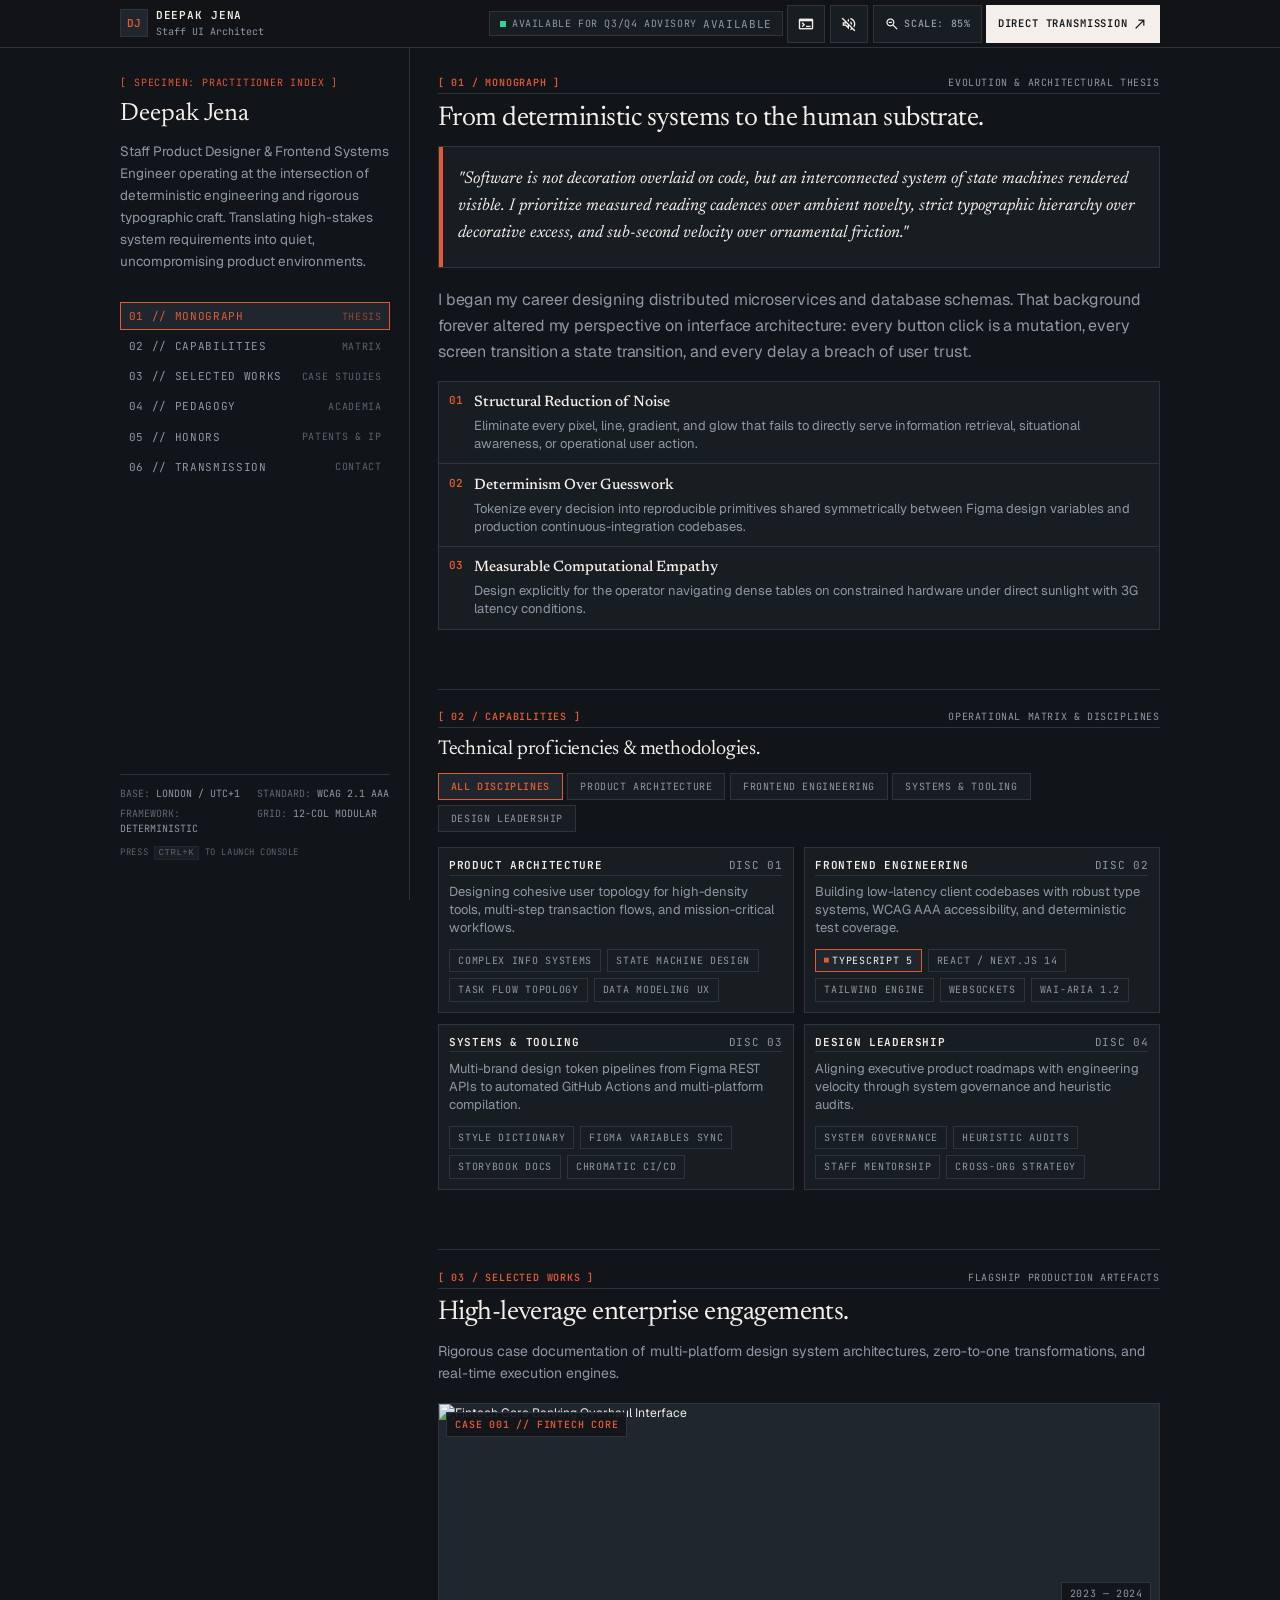
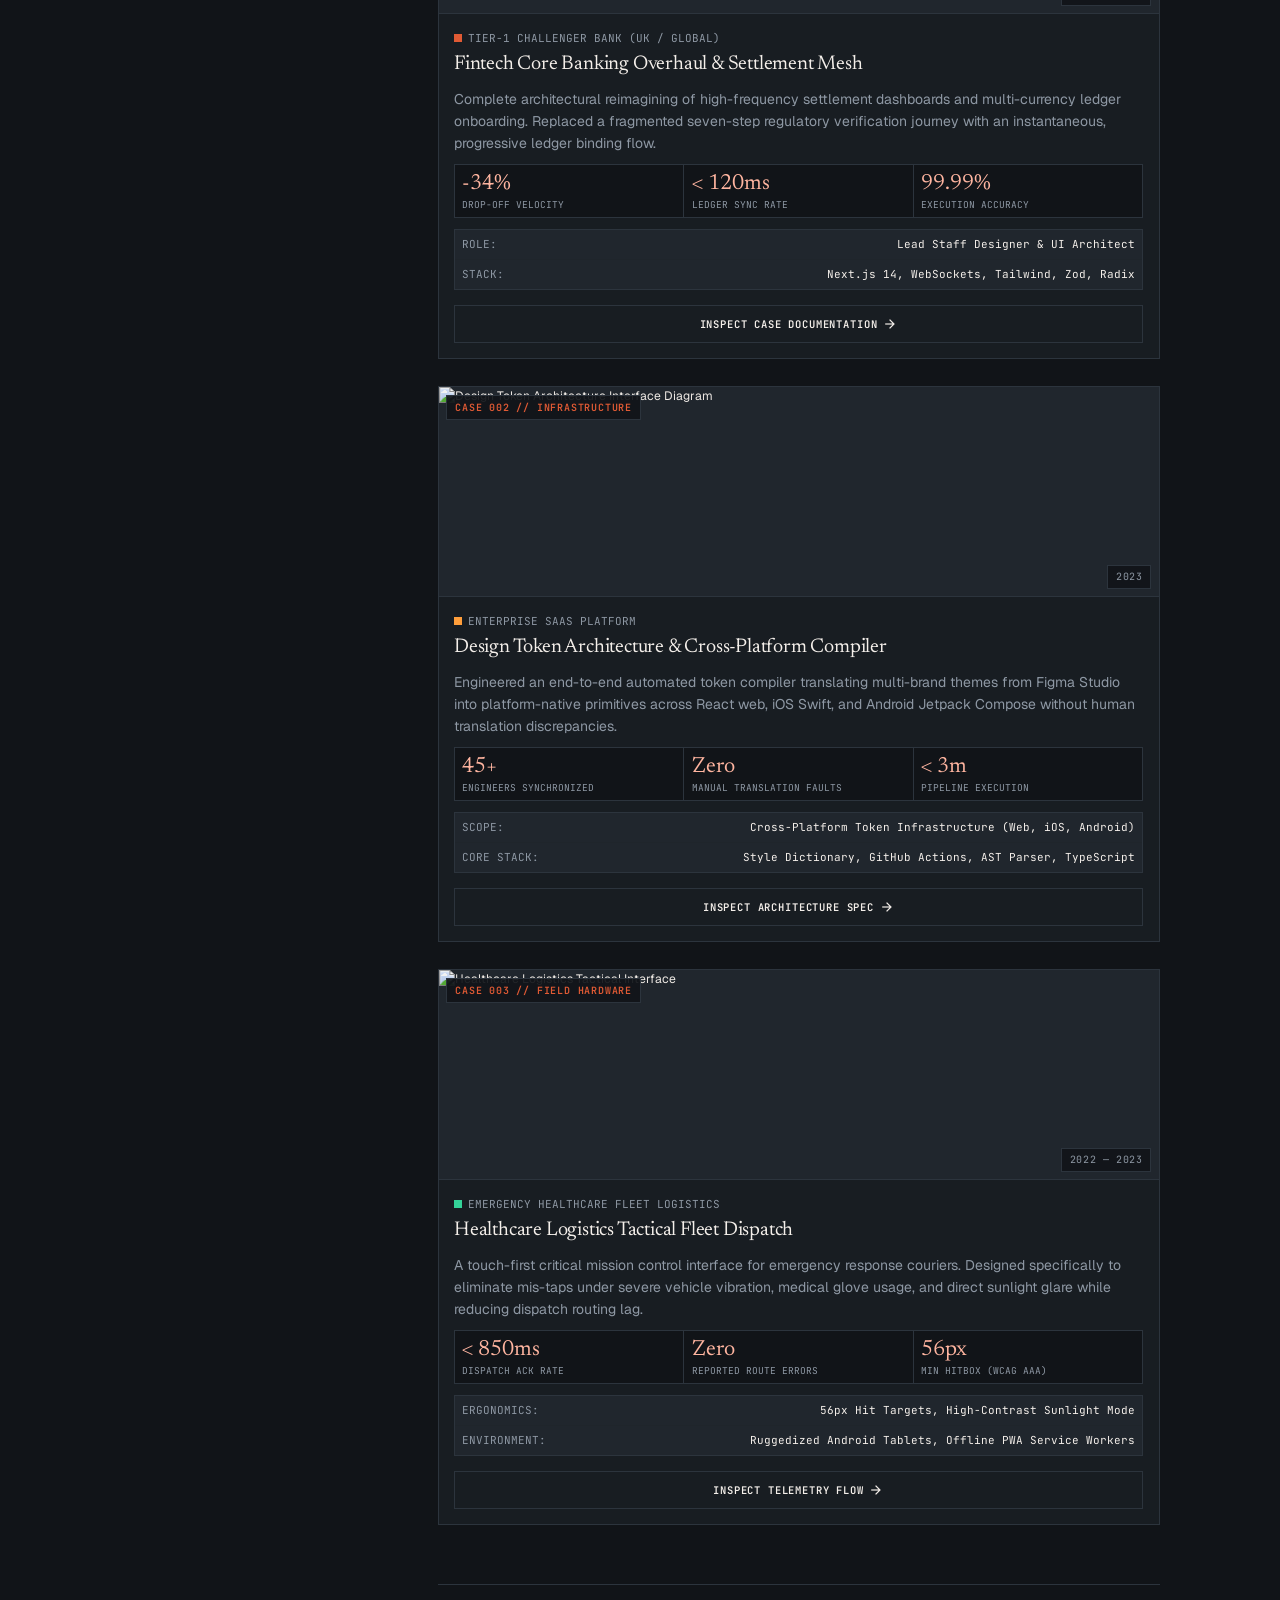
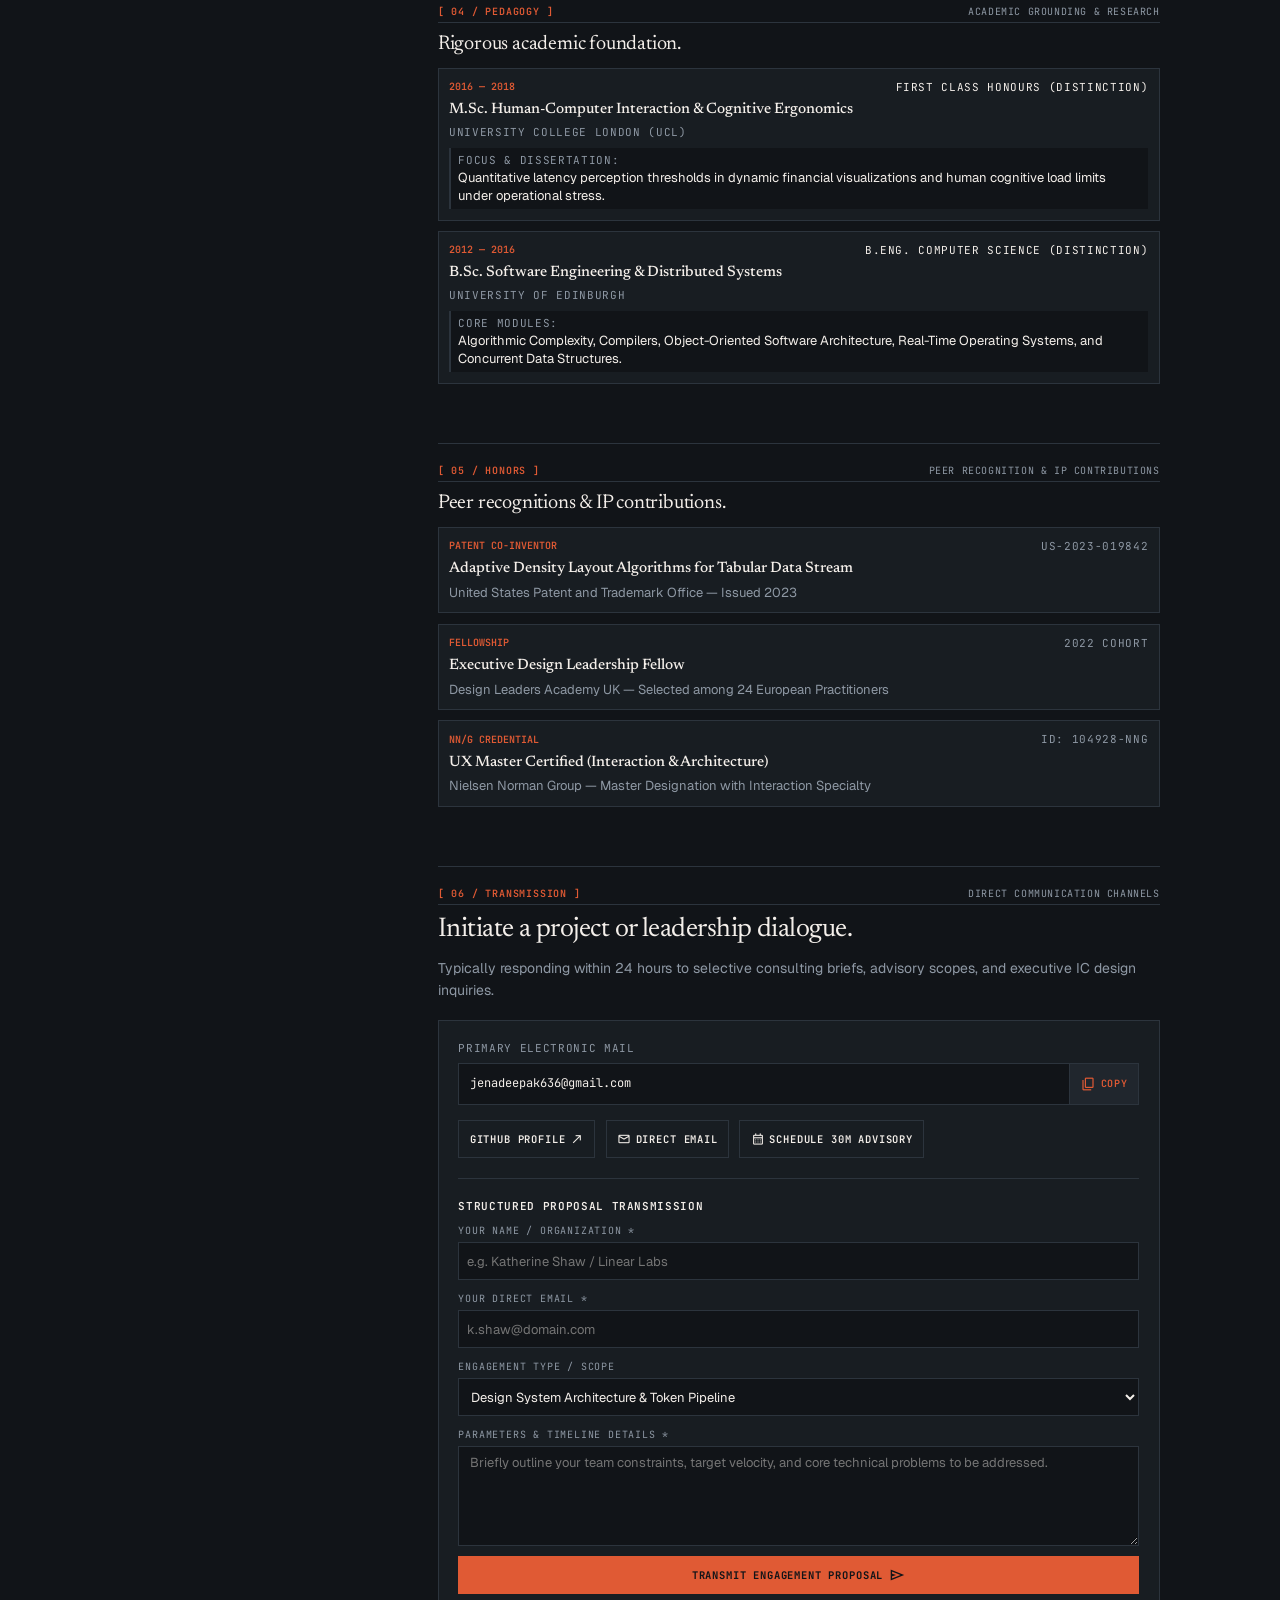
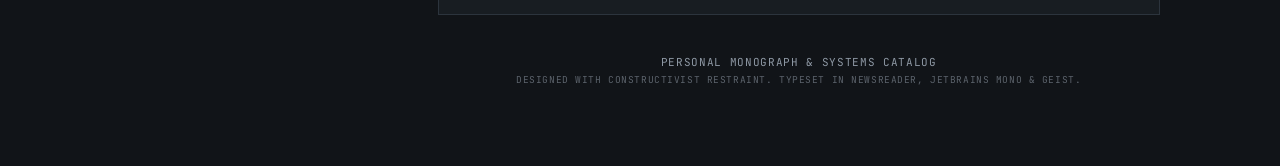
==== commit 1c65f19f: "Configure transmission form to deliver briefs to jenadeepak636@gmail.com" ====
--- a/stitch_personal_portfolio_website_interface/code.html
+++ b/stitch_personal_portfolio_website_interface/code.html
@@ -588,7 +588,7 @@
           <div>
             <span class="mono-spec" style="display: block; margin-bottom: 8px;">Primary Electronic Mail</span>
             <div class="email-copy-bar">
-              <div class="email-display" id="emailText">deepak.jena@architecturalux.internal</div>
+              <div class="email-display" id="emailText">jenadeepak636@gmail.com</div>
               <button class="copy-btn" id="copyBtn" type="button" aria-label="Copy Email to Clipboard">
                 <span class="material-symbols-outlined" style="font-size: 16px;">content_copy</span>
                 <span id="copyLabel">Copy</span>
@@ -598,13 +598,13 @@
 
           <!-- Direct Channels Links -->
           <div style="display: flex; flex-wrap: wrap; gap: var(--space-md);">
-            <a href="https://github.com" target="_blank" rel="noopener noreferrer" class="btn btn-secondary">
+            <a href="https://github.com/deepakjena-2005" target="_blank" rel="noopener noreferrer" class="btn btn-secondary">
               <span>GitHub Profile</span>
               <span class="material-symbols-outlined" style="font-size: 14px;">north_east</span>
             </a>
-            <a href="https://linkedin.com" target="_blank" rel="noopener noreferrer" class="btn btn-secondary">
-              <span>LinkedIn Dossier</span>
-              <span class="material-symbols-outlined" style="font-size: 14px;">north_east</span>
+            <a href="mailto:jenadeepak636@gmail.com" class="btn btn-secondary">
+              <span class="material-symbols-outlined" style="font-size: 14px;">mail</span>
+              <span>Direct Email</span>
             </a>
             <a href="#contact" class="btn btn-secondary">
               <span class="material-symbols-outlined" style="font-size: 14px;">calendar_month</span>
@@ -615,22 +615,22 @@
           <div style="height: 1px; background: var(--color-border); margin: var(--space-xs) 0;"></div>
 
           <!-- Structured Brief Transmission Form -->
-          <form class="brief-form" id="contactForm">
+          <form class="brief-form" id="contactForm" method="POST">
             <span class="mono-spec text-ivory" style="font-weight: 600;">Structured Proposal Transmission</span>
 
             <div class="form-group">
               <label class="form-label" for="clientName">Your Name / Organization *</label>
-              <input type="text" id="clientName" class="form-input" placeholder="e.g. Katherine Shaw / Linear Labs" required>
+              <input type="text" id="clientName" name="name" class="form-input" placeholder="e.g. Katherine Shaw / Linear Labs" required>
             </div>
 
             <div class="form-group">
               <label class="form-label" for="clientEmail">Your Direct Email *</label>
-              <input type="email" id="clientEmail" class="form-input" placeholder="k.shaw@domain.com" required>
+              <input type="email" id="clientEmail" name="email" class="form-input" placeholder="k.shaw@domain.com" required>
             </div>
 
             <div class="form-group">
               <label class="form-label" for="projectScope">Engagement Type / Scope</label>
-              <select id="projectScope" class="form-select">
+              <select id="projectScope" name="scope" class="form-select">
                 <option value="ds">Design System Architecture &amp; Token Pipeline</option>
                 <option value="banking">Complex Web Application / Financial Core</option>
                 <option value="advisory">Fractional Design Leadership / Heuristic Audit</option>
@@ -640,10 +640,10 @@
 
             <div class="form-group">
               <label class="form-label" for="projectMessage">Parameters &amp; Timeline Details *</label>
-              <textarea id="projectMessage" class="form-textarea" rows="4" placeholder="Briefly outline your team constraints, target velocity, and core technical problems to be addressed." required></textarea>
-            </div>
-
-            <button type="submit" class="btn btn-terracotta">
+              <textarea id="projectMessage" name="message" class="form-textarea" rows="4" placeholder="Briefly outline your team constraints, target velocity, and core technical problems to be addressed." required></textarea>
+            </div>
+
+            <button type="submit" class="btn btn-terracotta" id="transmitBtn">
               <span>Transmit Engagement Proposal</span>
               <span class="material-symbols-outlined" style="font-size: 18px;">send</span>
             </button>
@@ -651,7 +651,7 @@
             <!-- Status Banner -->
             <div class="form-status-banner" id="formSuccess">
               <span class="material-symbols-outlined" style="color: var(--color-emerald); font-size: 18px;">check_circle</span>
-              <span>Transmission recorded. A calibrated response will be dispatched within 24 hours.</span>
+              <span>Transmission sent to jenadeepak636@gmail.com. Response will be dispatched within 24 hours.</span>
             </div>
           </form>
         </div>
--- a/styles.css
+++ b/styles.css
@@ -404,6 +404,16 @@
   100% { opacity: 0.4; transform: scale(0.9); }
 }
 
+.animate-spin {
+  display: inline-block;
+  animation: spin 1s linear infinite;
+}
+
+@keyframes spin {
+  from { transform: rotate(0deg); }
+  to { transform: rotate(360deg); }
+}
+
 /* ==========================================================================
    PRIMARY LAYOUT ARCHITECTURE (12-Column Desktop Grid)
    ========================================================================== */
--- a/stitch_personal_portfolio_website_interface/styles.css
+++ b/stitch_personal_portfolio_website_interface/styles.css
@@ -404,6 +404,16 @@
   100% { opacity: 0.4; transform: scale(0.9); }
 }
 
+.animate-spin {
+  display: inline-block;
+  animation: spin 1s linear infinite;
+}
+
+@keyframes spin {
+  from { transform: rotate(0deg); }
+  to { transform: rotate(360deg); }
+}
+
 /* ==========================================================================
    PRIMARY LAYOUT ARCHITECTURE (12-Column Desktop Grid)
    ========================================================================== */
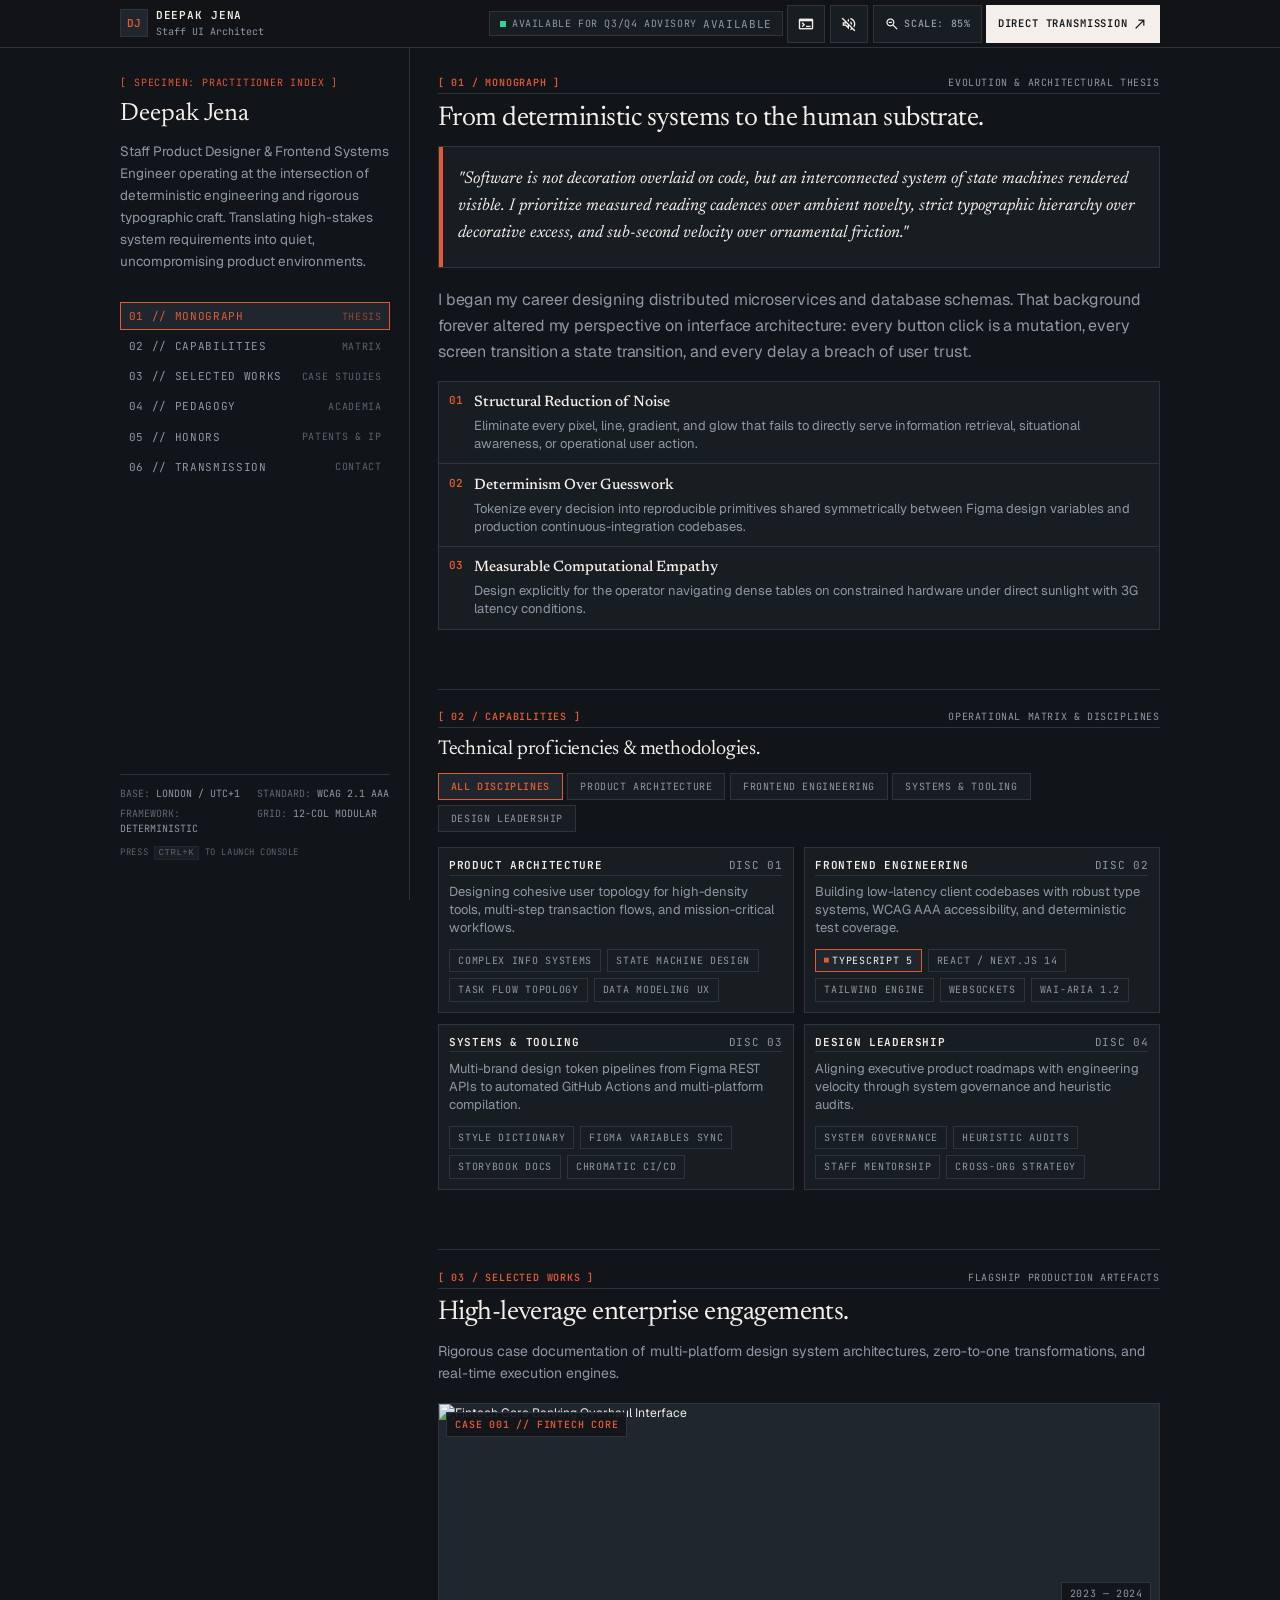
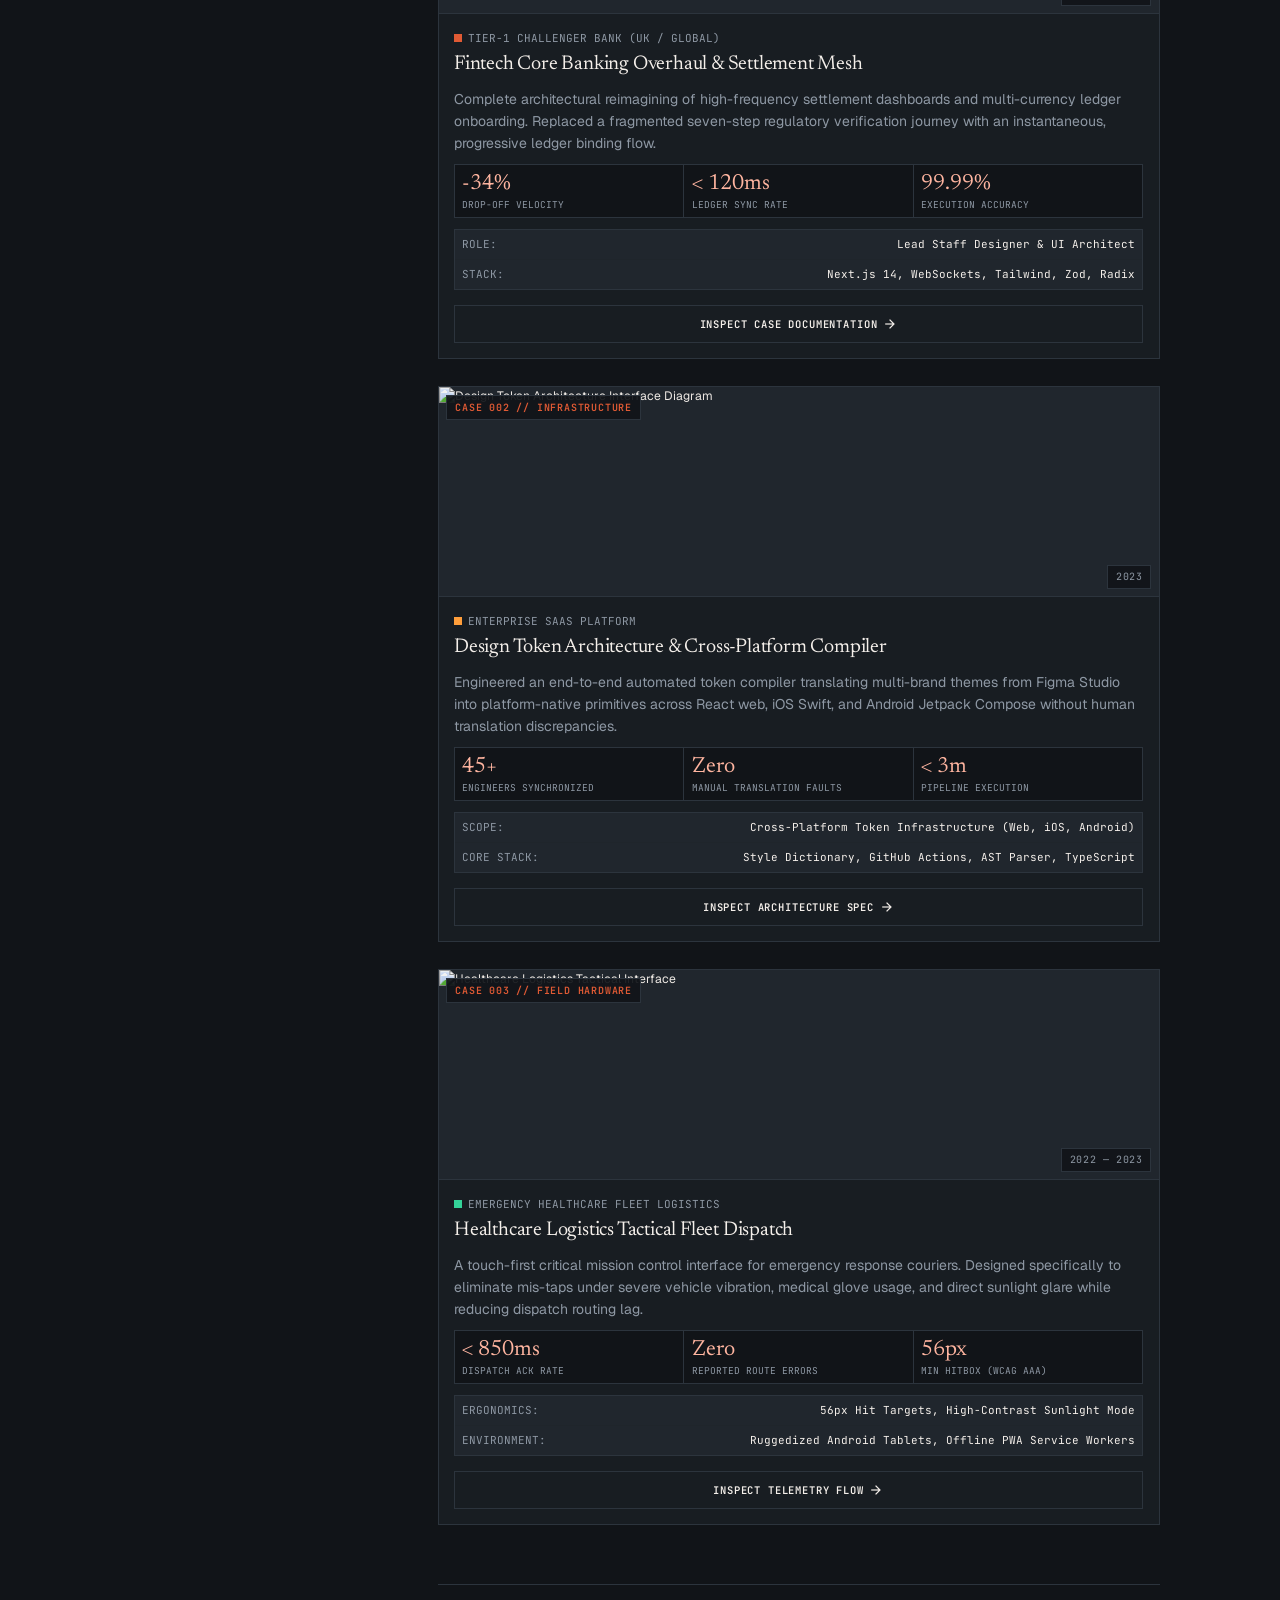
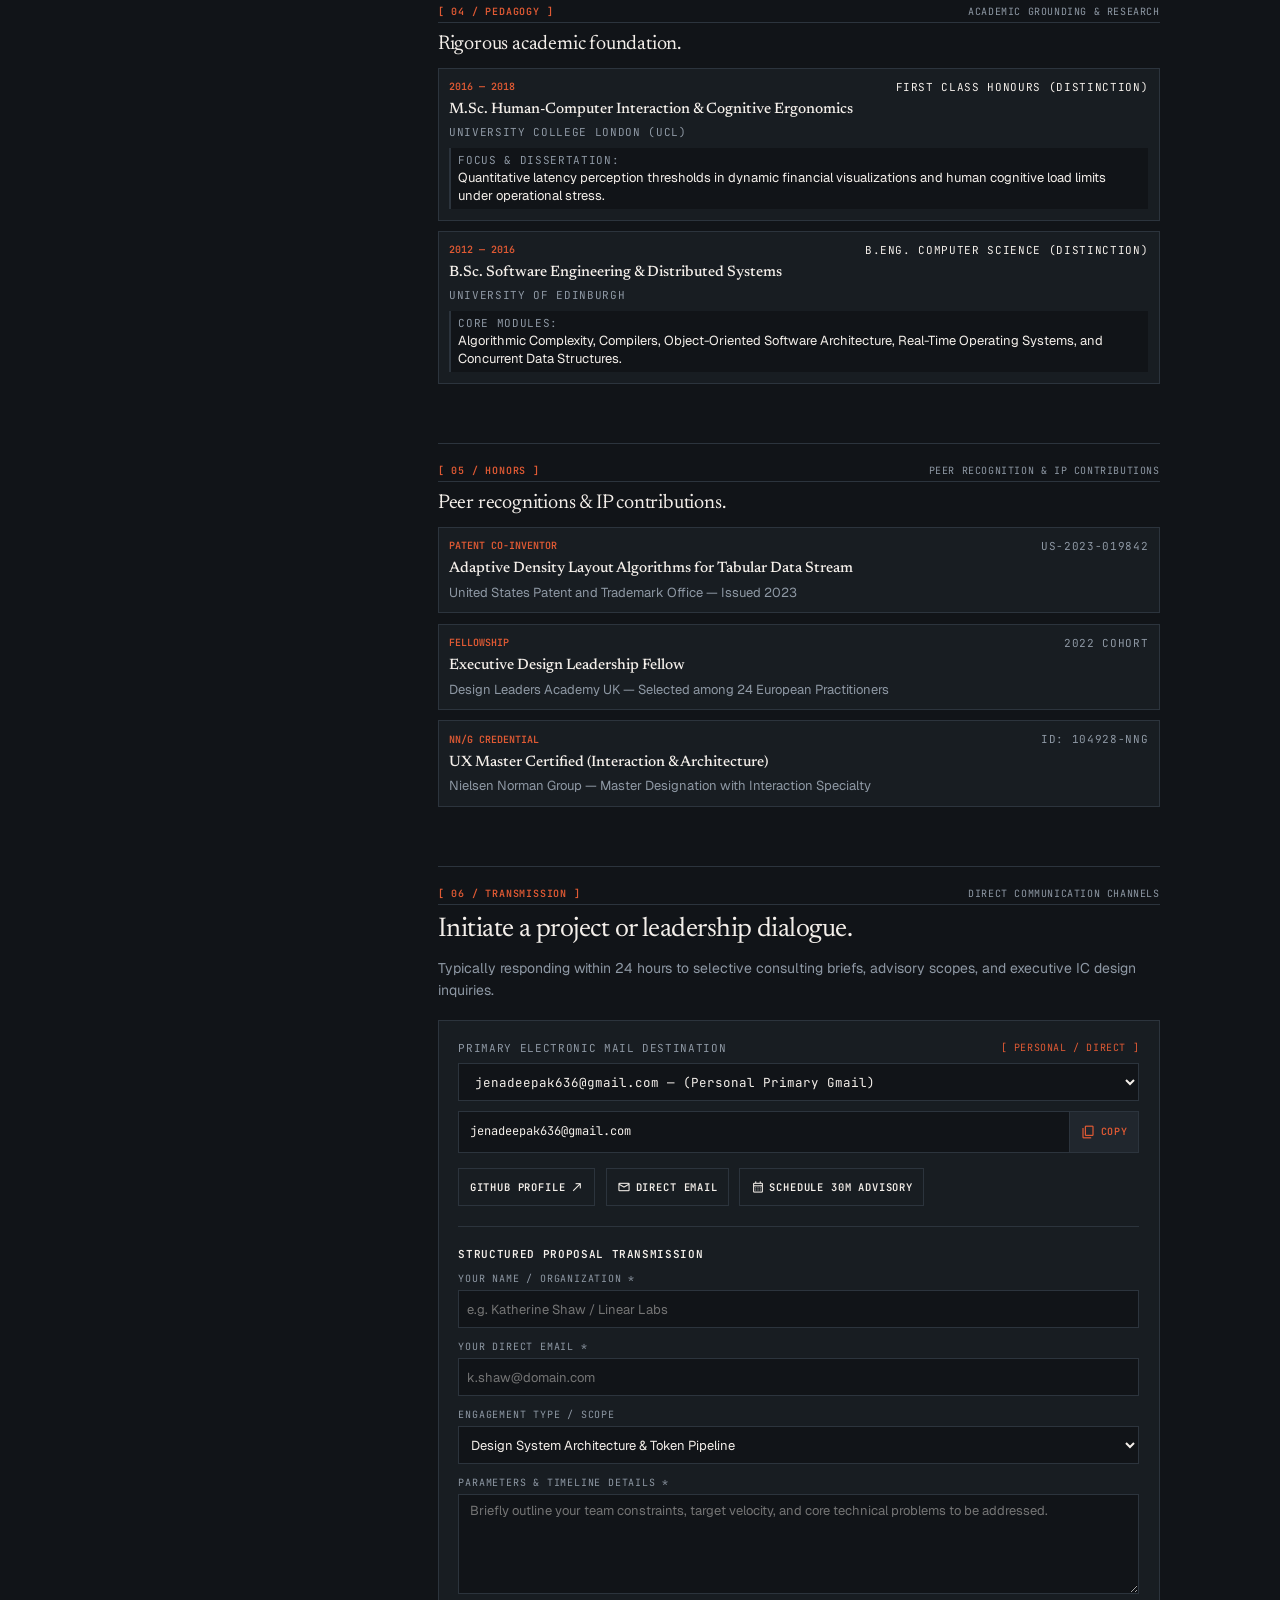
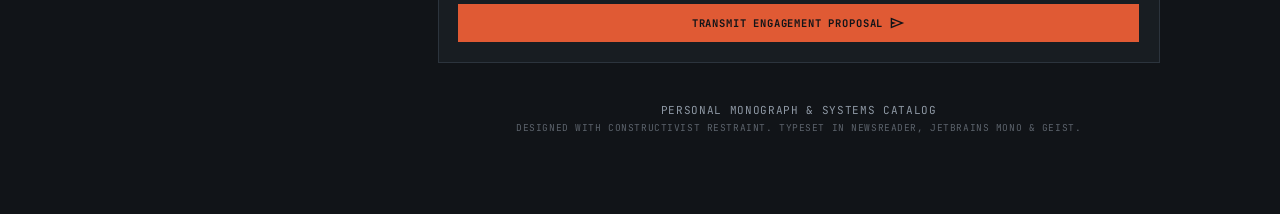
==== commit 1903fecb: "Add dynamic email destination select option with custom email routing" ====
--- a/stitch_personal_portfolio_website_interface/code.html
+++ b/stitch_personal_portfolio_website_interface/code.html
@@ -586,7 +586,26 @@
 
         <div class="contact-module">
           <div>
-            <span class="mono-spec" style="display: block; margin-bottom: 8px;">Primary Electronic Mail</span>
+            <div style="display: flex; justify-content: space-between; align-items: center; margin-bottom: 8px;">
+              <span class="mono-spec">Primary Electronic Mail Destination</span>
+              <span class="mono-spec text-primary-accent" id="emailCategoryBadge" style="font-size: 10px;">[ Personal / Direct ]</span>
+            </div>
+
+            <!-- Email Selector Dropdown -->
+            <div class="form-group" style="margin-bottom: 10px;">
+              <select id="emailSelect" class="form-select" style="font-family: var(--font-mono); font-size: 12.5px; background: var(--color-canvas); border: 1px solid var(--color-border); padding: 9px 12px; color: var(--color-ivory);">
+                <option value="jenadeepak636@gmail.com" data-category="Personal / Direct" selected>jenadeepak636@gmail.com — (Personal Primary Gmail)</option>
+                <option value="25cse061.deepakjena@giet.edu" data-category="Academic / Institutional">25cse061.deepakjena@giet.edu — (GIET Academic / Research)</option>
+                <option value="deepakjena2005@gmail.com" data-category="Secondary / Project Inbox">deepakjena2005@gmail.com — (Secondary Project Inbox)</option>
+                <option value="custom" data-category="Custom Recipient">Custom Destination (Type any email address)...</option>
+              </select>
+            </div>
+
+            <!-- Custom Email Input (shown if Custom Destination is selected) -->
+            <div id="customEmailGroup" style="display: none; margin-bottom: 10px;">
+              <input type="email" id="customEmailInput" class="form-input" placeholder="Type custom target email (e.g. name@example.com)" style="font-family: var(--font-mono); font-size: 12.5px;">
+            </div>
+
             <div class="email-copy-bar">
               <div class="email-display" id="emailText">jenadeepak636@gmail.com</div>
               <button class="copy-btn" id="copyBtn" type="button" aria-label="Copy Email to Clipboard">
@@ -602,7 +621,7 @@
               <span>GitHub Profile</span>
               <span class="material-symbols-outlined" style="font-size: 14px;">north_east</span>
             </a>
-            <a href="mailto:jenadeepak636@gmail.com" class="btn btn-secondary">
+            <a href="mailto:jenadeepak636@gmail.com" id="directMailLink" class="btn btn-secondary">
               <span class="material-symbols-outlined" style="font-size: 14px;">mail</span>
               <span>Direct Email</span>
             </a>
